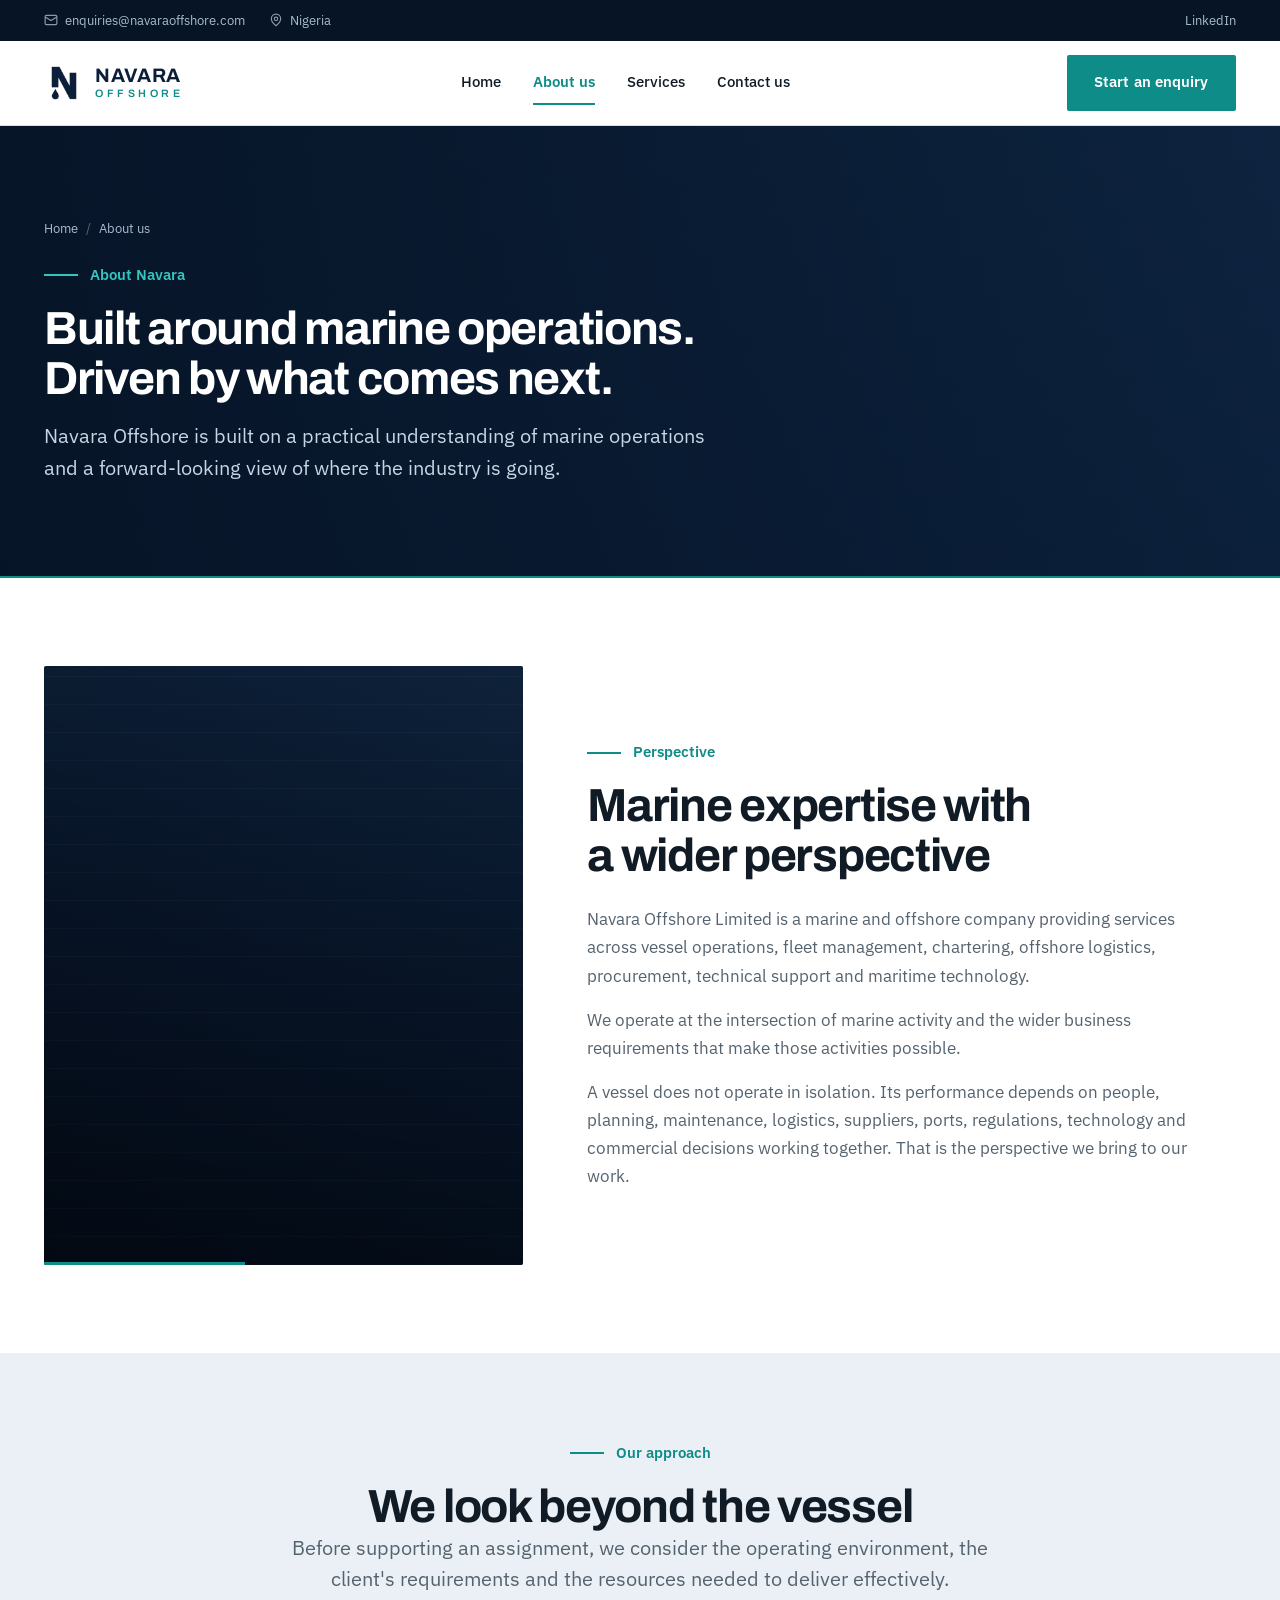
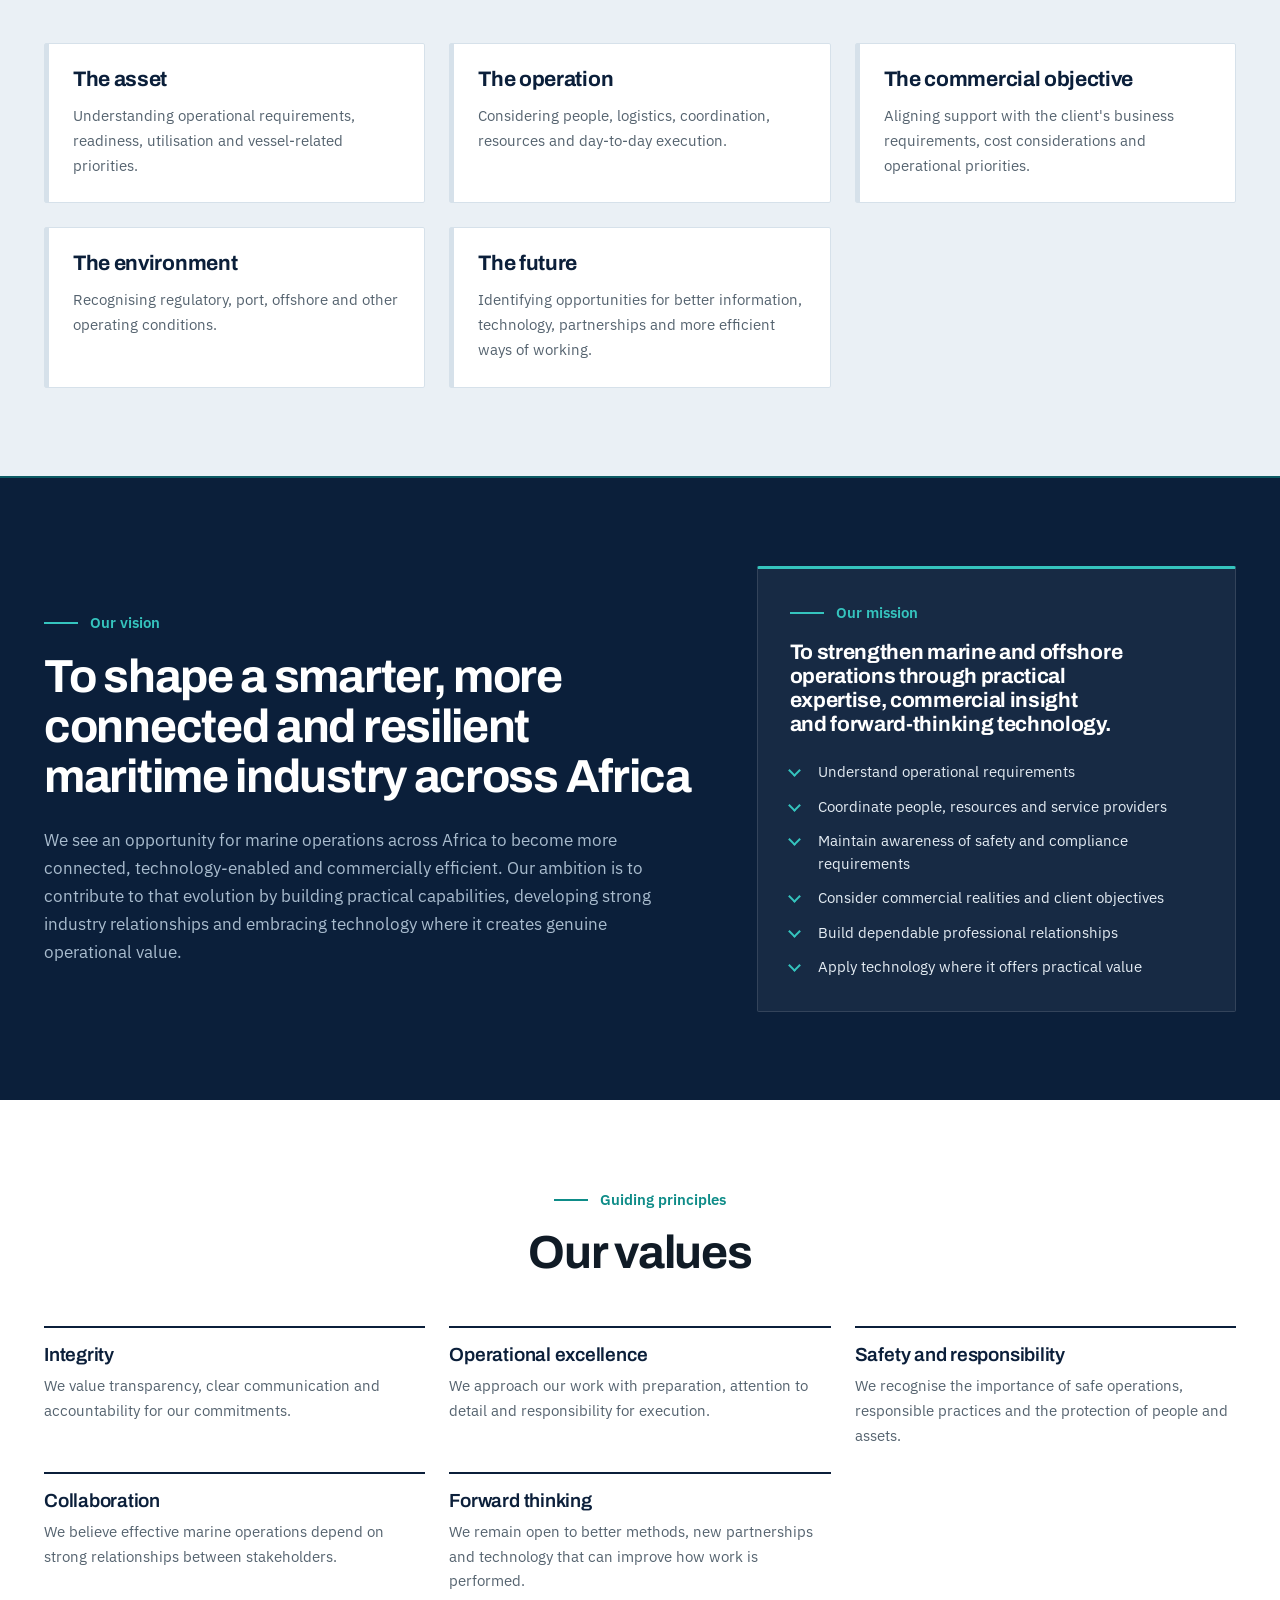
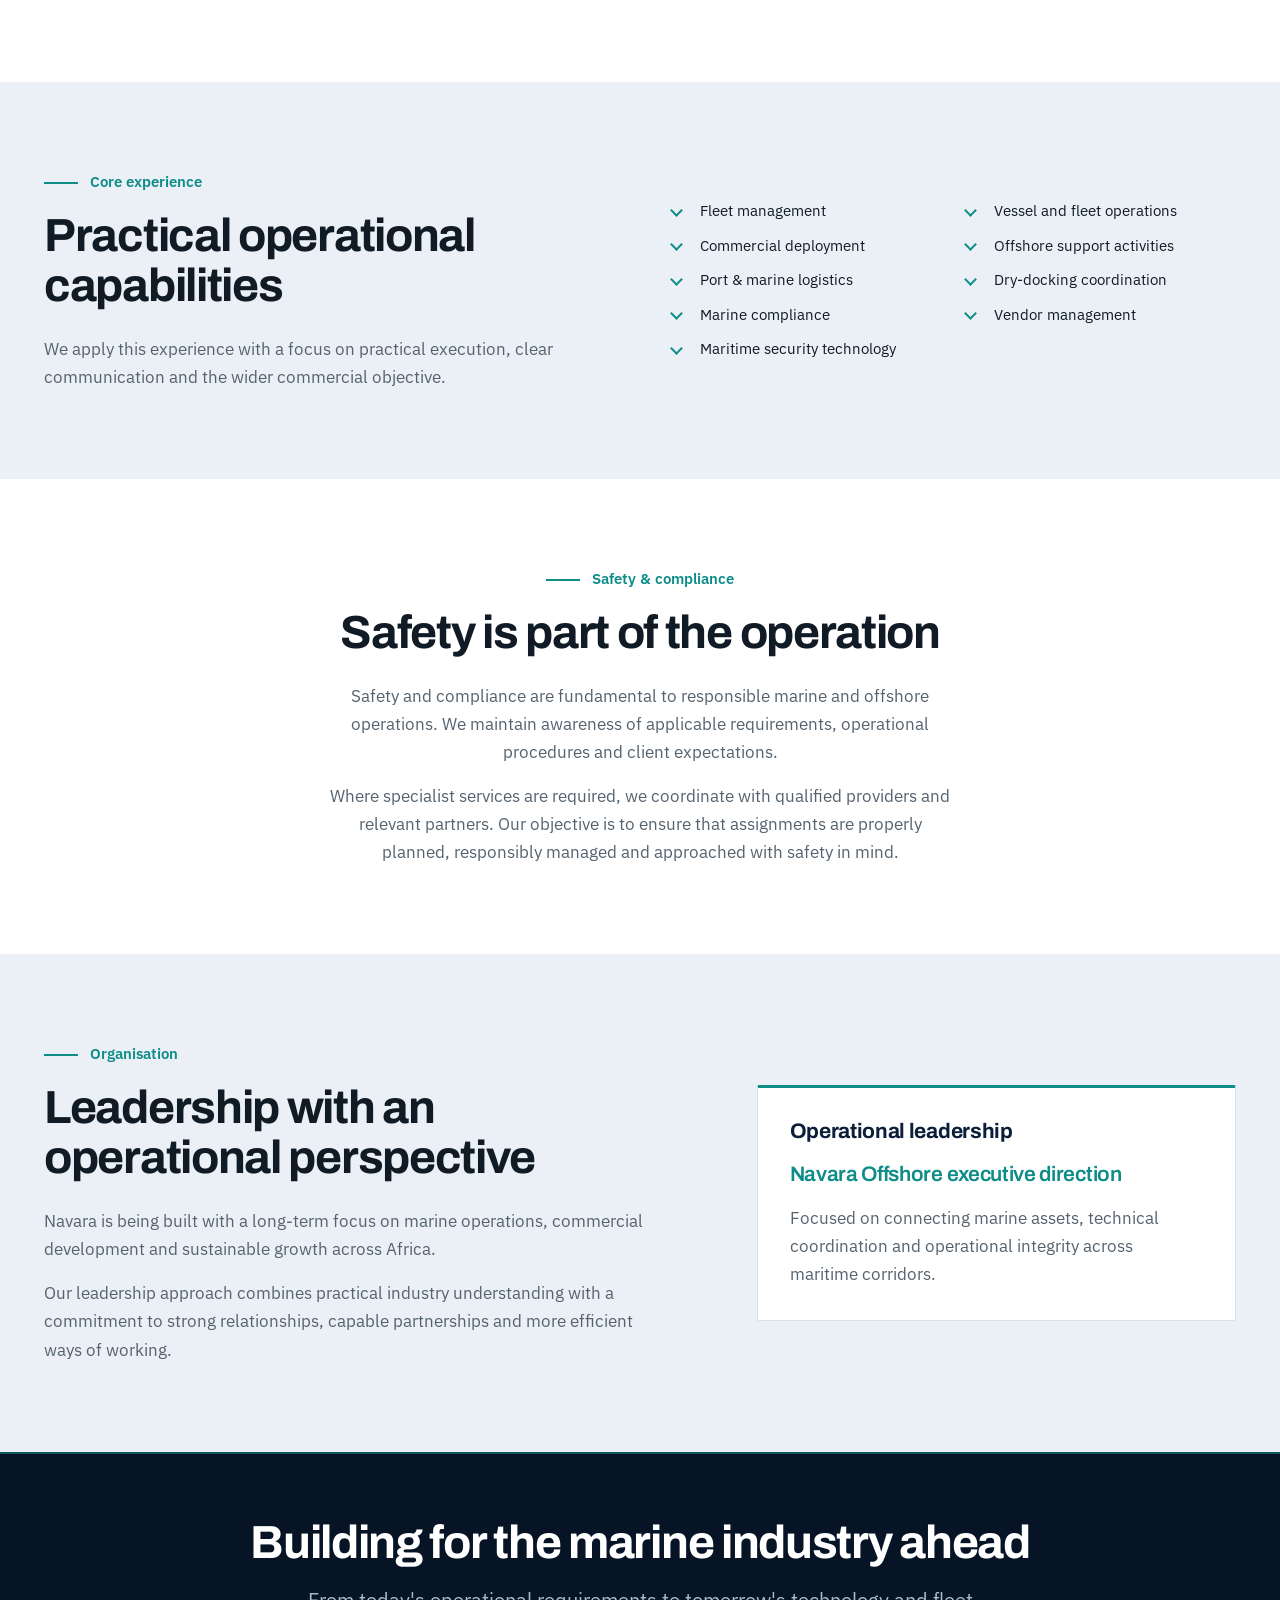
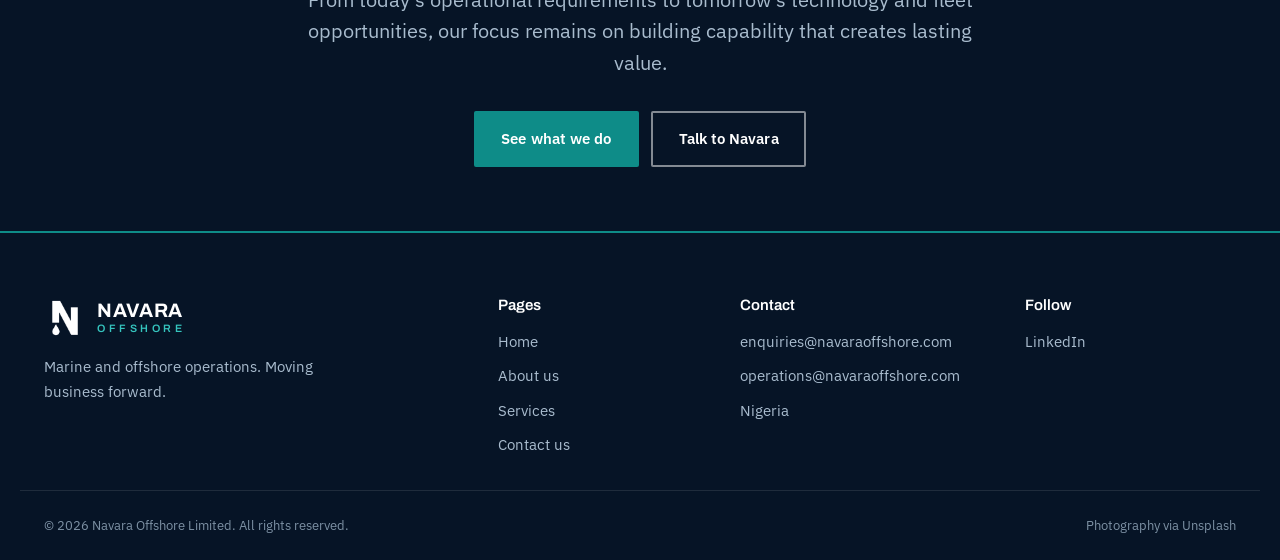
==== about.html @ 19bea8ff "first commit" ====
<!DOCTYPE html>
<html lang="en">
<head>
  <meta charset="UTF-8">
  <meta name="viewport" content="width=device-width, initial-scale=1">
  <title>About us | Navara Offshore</title>
  <meta name="description" content="Navara Offshore Limited is a marine and offshore company built on practical operational understanding, commercial insight and a forward-looking view of the maritime industry across Africa.">

  <link rel="canonical" href="https://navaraoffshore.com/about.html">

  <link rel="icon" href="favicon.ico" sizes="any">
  <link rel="icon" type="image/png" sizes="32x32" href="images/favicon-32x32.png">
  <link rel="icon" type="image/png" sizes="16x16" href="images/favicon-16x16.png">
  <link rel="apple-touch-icon" href="images/apple-touch-icon.png">
  <meta name="theme-color" content="#0B1F3A">

  <meta property="og:type" content="website">
  <meta property="og:site_name" content="Navara Offshore">
  <meta property="og:title" content="About us | Navara Offshore">
  <meta property="og:description" content="Built around marine operations. Driven by what comes next.">
  <meta property="og:url" content="https://navaraoffshore.com/about.html">
  <meta property="og:image" content="https://navaraoffshore.com/images/og-image.jpg">
  <meta name="twitter:card" content="summary_large_image">

  <link rel="preconnect" href="https://fonts.googleapis.com">
  <link rel="preconnect" href="https://fonts.gstatic.com" crossorigin>
  <link rel="preconnect" href="https://images.unsplash.com">
  <link rel="stylesheet" href="https://fonts.googleapis.com/css2?family=Archivo:wght@500;600;700&family=IBM+Plex+Sans:wght@400;500;600&display=swap">
  <link rel="stylesheet" href="style.css">
</head>
<body>

  <a class="skip-link" href="#main">Skip to content</a>

  <div class="topbar">
    <div class="shell topbar__inner">
      <div class="topbar__group">
        <a class="topbar__item" href="mailto:enquiries@navaraoffshore.com">
          <svg viewBox="0 0 24 24" fill="none" stroke="currentColor" stroke-width="2" aria-hidden="true"><rect x="2" y="4" width="20" height="16" rx="2"/><path d="M2 7l10 6 10-6"/></svg>
          enquiries@navaraoffshore.com
        </a>
        <span class="topbar__item">
          <svg viewBox="0 0 24 24" fill="none" stroke="currentColor" stroke-width="2" aria-hidden="true"><path d="M12 22s8-6.1 8-12a8 8 0 10-16 0c0 5.9 8 12 8 12z"/><circle cx="12" cy="10" r="3"/></svg>
          Nigeria
        </span>
      </div>
      <div class="topbar__group">
        <a href="https://www.linkedin.com/" target="_blank" rel="noopener">LinkedIn</a>
      </div>
    </div>
  </div>

  <header class="masthead">
    <div class="shell masthead__inner">
      <a class="brand" href="index.html" aria-label="Navara Offshore — home">
        <img class="brand__mark" src="images/logo-navy.png" alt="" width="40" height="40">
        <span class="brand__word"><b>NAVARA</b><span>OFFSHORE</span></span>
      </a>

      <nav class="nav" id="primary-nav" aria-label="Primary">
        <a class="nav__link" href="index.html">Home</a>
        <a class="nav__link" href="about.html" aria-current="page">About us</a>
        <a class="nav__link" href="services.html">Services</a>
        <a class="nav__link" href="contact.html">Contact us</a>
        <div class="nav__cta"><a class="btn btn--solid btn--block" href="contact.html">Start an enquiry</a></div>
      </nav>

      <div class="masthead__cta">
        <a class="btn btn--solid" href="contact.html">Start an enquiry</a>
      </div>

      <button class="burger" type="button" aria-expanded="false" aria-controls="primary-nav" aria-label="Open menu">
        <span class="burger__bars"></span>
      </button>
    </div>
  </header>

  <main id="main">

    <section class="pagehead">
      <div class="pagehead__media">
        <img src="https://images.unsplash.com/photo-1494412574643-ff11b0a5c1c3?auto=format&fit=crop&w=1800&q=80"
             alt="" fetchpriority="high" decoding="async">
      </div>
      <div class="shell">
        <div class="pagehead__inner">
          <ul class="crumbs">
            <li><a href="index.html">Home</a></li>
            <li>About us</li>
          </ul>
          <p class="label">About Navara</p>
          <h1 class="t-h1">Built around marine operations. Driven by what comes next.</h1>
          <p class="lede">Navara Offshore is built on a practical understanding of marine operations and a forward-looking view of where the industry is going.</p>
        </div>
      </div>
    </section>

    <!-- Perspective -->
    <section class="band">
      <div class="shell split split--media-lead">
        <figure class="figure figure--tall figure--wash figure--keyline">
          <img src="https://images.unsplash.com/photo-1544620347-c4fd4a3d5957?auto=format&fit=crop&w=900&q=80"
               alt="Offshore support vessel working in open water" loading="lazy" decoding="async">
        </figure>
        <div>
          <p class="label">Perspective</p>
          <h2 class="t-h1">Marine expertise with a wider perspective</h2>
          <div class="prose mt-5">
            <p>Navara Offshore Limited is a marine and offshore company providing services across vessel operations, fleet management, chartering, offshore logistics, procurement, technical support and maritime technology.</p>
            <p>We operate at the intersection of marine activity and the wider business requirements that make those activities possible.</p>
            <p>A vessel does not operate in isolation. Its performance depends on people, planning, maintenance, logistics, suppliers, ports, regulations, technology and commercial decisions working together. That is the perspective we bring to our work.</p>
          </div>
        </div>
      </div>
    </section>

    <!-- Approach -->
    <section class="band band--mist">
      <div class="shell">
        <div class="head head--center">
          <p class="label label--center">Our approach</p>
          <h2 class="t-h1">We look beyond the vessel</h2>
          <p class="lede">Before supporting an assignment, we consider the operating environment, the client's requirements and the resources needed to deliver effectively.</p>
        </div>

        <div class="grid">
          <article class="svc">
            <h3 class="t-h3">The asset</h3>
            <p>Understanding operational requirements, readiness, utilisation and vessel-related priorities.</p>
          </article>
          <article class="svc">
            <h3 class="t-h3">The operation</h3>
            <p>Considering people, logistics, coordination, resources and day-to-day execution.</p>
          </article>
          <article class="svc">
            <h3 class="t-h3">The commercial objective</h3>
            <p>Aligning support with the client's business requirements, cost considerations and operational priorities.</p>
          </article>
          <article class="svc">
            <h3 class="t-h3">The environment</h3>
            <p>Recognising regulatory, port, offshore and other operating conditions.</p>
          </article>
          <article class="svc">
            <h3 class="t-h3">The future</h3>
            <p>Identifying opportunities for better information, technology, partnerships and more efficient ways of working.</p>
          </article>
        </div>
      </div>
    </section>

    <!-- Vision & mission -->
    <section class="band band--deep">
      <div class="shell split split--text-lead">
        <div>
          <p class="label">Our vision</p>
          <h2 class="t-h1">To shape a smarter, more connected and resilient maritime industry across Africa</h2>
          <div class="prose mt-5">
            <p>We see an opportunity for marine operations across Africa to become more connected, technology-enabled and commercially efficient. Our ambition is to contribute to that evolution by building practical capabilities, developing strong industry relationships and embracing technology where it creates genuine operational value.</p>
          </div>
        </div>
        <div class="panel panel--dark">
          <p class="label">Our mission</p>
          <h3 class="t-h3">To strengthen marine and offshore operations through practical expertise, commercial insight and forward-thinking technology.</h3>
          <ul class="checks mt-5">
            <li>Understand operational requirements</li>
            <li>Coordinate people, resources and service providers</li>
            <li>Maintain awareness of safety and compliance requirements</li>
            <li>Consider commercial realities and client objectives</li>
            <li>Build dependable professional relationships</li>
            <li>Apply technology where it offers practical value</li>
          </ul>
        </div>
      </div>
    </section>

    <!-- Values -->
    <section class="band">
      <div class="shell">
        <div class="head head--center">
          <p class="label label--center">Guiding principles</p>
          <h2 class="t-h1">Our values</h2>
        </div>

        <div class="grid">
          <div class="sector">
            <h4 class="t-h4">Integrity</h4>
            <p>We value transparency, clear communication and accountability for our commitments.</p>
          </div>
          <div class="sector">
            <h4 class="t-h4">Operational excellence</h4>
            <p>We approach our work with preparation, attention to detail and responsibility for execution.</p>
          </div>
          <div class="sector">
            <h4 class="t-h4">Safety and responsibility</h4>
            <p>We recognise the importance of safe operations, responsible practices and the protection of people and assets.</p>
          </div>
          <div class="sector">
            <h4 class="t-h4">Collaboration</h4>
            <p>We believe effective marine operations depend on strong relationships between stakeholders.</p>
          </div>
          <div class="sector">
            <h4 class="t-h4">Forward thinking</h4>
            <p>We remain open to better methods, new partnerships and technology that can improve how work is performed.</p>
          </div>
        </div>
      </div>
    </section>

    <!-- Capabilities -->
    <section class="band band--mist">
      <div class="shell split split--even">
        <div>
          <p class="label">Core experience</p>
          <h2 class="t-h1">Practical operational capabilities</h2>
          <div class="prose mt-5">
            <p>We apply this experience with a focus on practical execution, clear communication and the wider commercial objective.</p>
          </div>
        </div>
        <ul class="checks checks--two">
          <li>Fleet management</li>
          <li>Vessel and fleet operations</li>
          <li>Commercial deployment</li>
          <li>Offshore support activities</li>
          <li>Port &amp; marine logistics</li>
          <li>Dry-docking coordination</li>
          <li>Marine compliance</li>
          <li>Vendor management</li>
          <li>Maritime security technology</li>
        </ul>
      </div>
    </section>

    <!-- Safety -->
    <section class="band">
      <div class="shell center">
        <p class="label label--center">Safety &amp; compliance</p>
        <h2 class="t-h1">Safety is part of the operation</h2>
        <div class="prose mt-5">
          <p>Safety and compliance are fundamental to responsible marine and offshore operations. We maintain awareness of applicable requirements, operational procedures and client expectations.</p>
          <p>Where specialist services are required, we coordinate with qualified providers and relevant partners. Our objective is to ensure that assignments are properly planned, responsibly managed and approached with safety in mind.</p>
        </div>
      </div>
    </section>

    <!-- Leadership -->
    <section class="band band--mist">
      <div class="shell split split--text-lead">
        <div>
          <p class="label">Organisation</p>
          <h2 class="t-h1">Leadership with an operational perspective</h2>
          <div class="prose mt-5">
            <p>Navara is being built with a long-term focus on marine operations, commercial development and sustainable growth across Africa.</p>
            <p>Our leadership approach combines practical industry understanding with a commitment to strong relationships, capable partnerships and more efficient ways of working.</p>
          </div>
        </div>
        <div class="panel">
          <h3 class="t-h3">Operational leadership</h3>
          <p class="pull mt-4">Navara Offshore executive direction</p>
          <div class="prose mt-4">
            <p>Focused on connecting marine assets, technical coordination and operational integrity across maritime corridors.</p>
          </div>
        </div>
      </div>
    </section>

    <!-- CTA -->
    <section class="band band--abyss band--tight">
      <div class="shell center">
        <h2 class="t-h1">Building for the marine industry ahead</h2>
        <p class="lede mt-4">From today's operational requirements to tomorrow's technology and fleet opportunities, our focus remains on building capability that creates lasting value.</p>
        <div class="btns btns--center mt-6">
          <a class="btn btn--solid" href="services.html">See what we do</a>
          <a class="btn btn--line-light" href="contact.html">Talk to Navara</a>
        </div>
      </div>
    </section>

  </main>

  <footer class="footer">
    <div class="shell footer__top">
      <div>
        <a class="footer__brand" href="index.html" aria-label="Navara Offshore — home">
          <img src="images/logo-white.png" alt="" width="42" height="42">
          <span class="brand__word"><b>NAVARA</b><span>OFFSHORE</span></span>
        </a>
        <p class="footer__tag">Marine and offshore operations. Moving business forward.</p>
      </div>
      <div>
        <h4>Pages</h4>
        <ul>
          <li><a href="index.html">Home</a></li>
          <li><a href="about.html">About us</a></li>
          <li><a href="services.html">Services</a></li>
          <li><a href="contact.html">Contact us</a></li>
        </ul>
      </div>
      <div>
        <h4>Contact</h4>
        <ul>
          <li><a href="mailto:enquiries@navaraoffshore.com">enquiries@navaraoffshore.com</a></li>
          <li><a href="mailto:operations@navaraoffshore.com">operations@navaraoffshore.com</a></li>
          <li>Nigeria</li>
        </ul>
      </div>
      <div>
        <h4>Follow</h4>
        <ul>
          <li><a href="https://www.linkedin.com/" target="_blank" rel="noopener">LinkedIn</a></li>
        </ul>
      </div>
    </div>
    <div class="shell footer__bottom">
      <p>&copy; <span data-year>2026</span> Navara Offshore Limited. All rights reserved.</p>
      <p>Photography via Unsplash</p>
    </div>
  </footer>

  <script src="main.js"></script>
</body>
</html>
---- style.css ----
/* ==========================================================================
   NAVARA OFFSHORE — Design system
   --------------------------------------------------------------------------
   Direction: nautical chart / depth sounding. The logo mark is an "N" with a
   plumb-drop, so the page is built on depth: tonal bands get deeper as you go,
   separated by a thin teal "waterline". Edges are near-square (2px) for an
   engineered feel rather than a soft product-card look. Borders and tonal
   fills do the work of separation; shadow is reserved for surfaces that
   genuinely float (sticky masthead, enquiry panel).
   ========================================================================== */

/* --------------------------------------------------------------------------
   1. Tokens
   -------------------------------------------------------------------------- */

:root {
  color-scheme: light;

  /* Depth ramp — surface to seabed */
  --abyss:   #061426;
  --navy:    #0B1F3A;  /* brand core, sampled from the logo artwork */
  --hull:    #14304F;
  --mist:    #EAF0F5;
  --mist-dk: #D6E1EA;
  --white:   #FFFFFF;

  /* Accents */
  --teal:    #0E8C88;  /* meets AA on white */
  --teal-dk: #0A6D6A;
  --beacon:  #35C4BE;  /* bright — dark backgrounds only */

  /* Text */
  --ink:     #101B26;
  --slate:   #55636F;
  --slate-lt:#8A97A3;
  --on-dark:      #E4ECF3;
  --on-dark-soft: #A9BCCE;

  /* Type */
  --font-display: 'Archivo', 'Segoe UI', 'Helvetica Neue', Arial, sans-serif;
  --font-body: 'IBM Plex Sans', 'Segoe UI', 'Helvetica Neue', Arial, sans-serif;

  --t-xs:  0.8125rem;   /* 13px */
  --t-sm:  0.9375rem;   /* 15px */
  --t-base:1.0625rem;   /* 17px */
  --t-md:  1.1875rem;   /* 19px */
  --t-lg:  1.3125rem;   /* 21px */

  /* Space — 4px base */
  --s-1: 0.25rem;
  --s-2: 0.5rem;
  --s-3: 0.75rem;
  --s-4: 1rem;
  --s-5: 1.5rem;
  --s-6: 2rem;
  --s-7: 3rem;
  --s-8: 4rem;
  --s-9: 5.5rem;

  --shell: 1240px;
  --gutter: 1.5rem;
  --edge: 2px;          /* the house corner radius */
  --ease: cubic-bezier(0.22, 0.61, 0.36, 1);
}

/* --------------------------------------------------------------------------
   2. Reset & base
   -------------------------------------------------------------------------- */

*, *::before, *::after { box-sizing: border-box; }

* { margin: 0; padding: 0; }

html {
  -webkit-text-size-adjust: 100%;
  scroll-behavior: smooth;
}

body {
  font-family: var(--font-body);
  font-size: var(--t-base);
  line-height: 1.65;
  color: var(--ink);
  background: var(--white);
  -webkit-font-smoothing: antialiased;
  -moz-osx-font-smoothing: grayscale;
  overflow-x: hidden;
}

a { color: inherit; text-decoration: none; }

ul, ol { list-style: none; }

img, svg, video {
  display: block;
  max-width: 100%;
  height: auto;
}

button, input, select, textarea { font: inherit; color: inherit; }

/* Keyboard focus is always visible; mouse clicks stay clean. */
:focus-visible {
  outline: 3px solid var(--beacon);
  outline-offset: 3px;
}

::selection { background: var(--beacon); color: var(--navy); }

.sr-only {
  position: absolute;
  width: 1px; height: 1px;
  padding: 0; margin: -1px;
  overflow: hidden;
  clip-path: inset(50%);
  white-space: nowrap;
}

.skip-link {
  position: absolute;
  top: -100%;
  left: var(--s-4);
  z-index: 200;
  padding: var(--s-3) var(--s-5);
  background: var(--beacon);
  color: var(--navy);
  font-weight: 600;
  border-radius: var(--edge);
}
.skip-link:focus { top: var(--s-3); }

/* --------------------------------------------------------------------------
   3. Typography
   -------------------------------------------------------------------------- */

h1, h2, h3, h4 {
  font-family: var(--font-display);
  font-weight: 700;
  line-height: 1.14;
  letter-spacing: -0.021em;
  text-wrap: balance;
}

.t-display {
  font-size: clamp(2.35rem, 5.2vw, 3.9rem);
  line-height: 1.04;
  letter-spacing: -0.032em;
}

.t-h1 {
  font-size: clamp(2rem, 4vw, 2.9rem);
  line-height: 1.08;
  letter-spacing: -0.028em;
}

.t-h2 {
  font-size: clamp(1.6rem, 2.7vw, 2.15rem);
  letter-spacing: -0.024em;
}

.t-h3 { font-size: var(--t-lg); letter-spacing: -0.015em; }

.t-h4 {
  font-size: var(--t-md);
  font-weight: 600;
  letter-spacing: -0.012em;
}

/* Body copy sits under 75 characters per line. */
.prose { max-width: 63ch; }
.prose > * + * { margin-top: var(--s-4); }
.prose p { color: var(--slate); }

.lede {
  font-size: clamp(var(--t-md), 1.6vw, var(--t-lg));
  line-height: 1.55;
  color: var(--slate);
  max-width: 58ch;
}

.measure-wide { max-width: 72ch; }

/* The waterline label: a short teal rule with a sentence-case caption.
   Deliberately not a tracked-out all-caps eyebrow. */
.label {
  display: flex;
  align-items: center;
  gap: var(--s-3);
  font-family: var(--font-body);
  font-size: var(--t-sm);
  font-weight: 600;
  color: var(--teal);
  margin-bottom: var(--s-4);
}
.label::before {
  content: "";
  width: 34px;
  height: 2px;
  background: currentColor;
  flex: none;
}
.label--center { justify-content: center; }

/* --------------------------------------------------------------------------
   4. Layout
   -------------------------------------------------------------------------- */

.shell {
  width: 100%;
  max-width: var(--shell);
  margin-inline: auto;
  padding-inline: var(--gutter);
}

.band { padding-block: var(--s-9); }
.band--tight { padding-block: var(--s-8); }
.band--mist { background: var(--mist); }
.band--deep { background: var(--navy); color: var(--on-dark); }
.band--abyss { background: var(--abyss); color: var(--on-dark); }

.band--deep .prose p,
.band--abyss .prose p,
.band--deep .lede,
.band--abyss .lede { color: var(--on-dark-soft); }

.band--deep .label,
.band--abyss .label { color: var(--beacon); }

/* Waterline: reserved for the shift into a dark band, which is the only
   tonal change significant enough to earn a rule. */
.band--deep,
.band--abyss { border-top: 2px solid rgba(14, 140, 136, 0.55); }

.center { text-align: center; }
.center .lede,
.center .prose { margin-inline: auto; }

/* Headings invert automatically on dark bands — no per-element overrides. */
.band--deep h1, .band--deep h2, .band--deep h3, .band--deep h4,
.band--abyss h1, .band--abyss h2, .band--abyss h3, .band--abyss h4,
.hero h1, .hero h2, .pagehead h1 { color: var(--white); }

/* Spacing utilities */
.mt-4 { margin-top: var(--s-4); }
.mt-5 { margin-top: var(--s-5); }
.mt-6 { margin-top: var(--s-6); }

/* A short statement set in the display face — used once per page at most. */
.pull {
  font-family: var(--font-display);
  font-size: var(--t-lg);
  font-weight: 600;
  line-height: 1.35;
  letter-spacing: -0.015em;
  color: var(--teal);
}
.band--deep .pull, .band--abyss .pull { color: var(--beacon); }

.lede--ink { color: var(--ink); }

.head { margin-bottom: var(--s-7); }
.head--center { text-align: center; }
.head--center .label { justify-content: center; }
.head--center .lede { margin-inline: auto; }

/* Split: asymmetric by default so it doesn't read as two equal boxes. */
.split {
  display: grid;
  gap: var(--s-7);
  align-items: center;
}
@media (min-width: 900px) {
  .split { grid-template-columns: 1.05fr 0.95fr; gap: var(--s-8); }
  .split--text-lead { grid-template-columns: 1.15fr 0.85fr; }
  .split--media-lead { grid-template-columns: 0.85fr 1.15fr; }
  .split--even { grid-template-columns: 1fr 1fr; }
}

/* Auto grid — cards size themselves, so a five-item row never crushes to
   200px the way a fixed five-column grid does. */
.grid {
  display: grid;
  gap: var(--s-5);
  grid-template-columns: repeat(auto-fit, minmax(clamp(15rem, 27vw, 19rem), 1fr));
}
.grid--wide { grid-template-columns: repeat(auto-fit, minmax(clamp(17rem, 30vw, 22rem), 1fr)); }

/* A four-item row would otherwise break to 3 + 1 at desktop width. */
@media (min-width: 1000px) {
  .grid--4up { grid-template-columns: repeat(4, 1fr); }
}

/* --------------------------------------------------------------------------
   5. Buttons
   -------------------------------------------------------------------------- */

.btns { display: flex; flex-wrap: wrap; gap: var(--s-3); }
.btns--center { justify-content: center; }

.btn {
  display: inline-flex;
  align-items: center;
  justify-content: center;
  min-height: 50px;
  padding: 0.85rem 1.6rem;
  font-family: var(--font-body);
  font-size: var(--t-sm);
  font-weight: 600;
  letter-spacing: 0.005em;
  border: 2px solid transparent;
  border-radius: var(--edge);
  cursor: pointer;
  transition: background-color 0.2s var(--ease), color 0.2s var(--ease),
              border-color 0.2s var(--ease);
}

.btn--solid { background: var(--teal); color: var(--white); }
.btn--solid:hover { background: var(--teal-dk); }

.btn--line {
  border-color: var(--navy);
  color: var(--navy);
}
.btn--line:hover { background: var(--navy); color: var(--white); }

.btn--line-light {
  border-color: rgba(255, 255, 255, 0.5);
  color: var(--white);
}
.btn--line-light:hover { background: var(--white); color: var(--navy); border-color: var(--white); }

.btn--block { width: 100%; }

/* Inline text link with a growing underline — no arrow glyph appended. */
.tlink {
  display: inline-block;
  font-weight: 600;
  font-size: var(--t-sm);
  color: var(--teal);
  padding-bottom: 2px;
  background-image: linear-gradient(currentColor, currentColor);
  background-size: 0% 2px;
  background-position: 0 100%;
  background-repeat: no-repeat;
  transition: background-size 0.25s var(--ease);
}
.tlink:hover, .tlink:focus-visible { background-size: 100% 2px; }

/* --------------------------------------------------------------------------
   6. Top bar & masthead
   -------------------------------------------------------------------------- */

.topbar {
  background: var(--abyss);
  color: var(--on-dark-soft);
  font-size: var(--t-xs);
  padding-block: 0.6rem;
}
.topbar__inner {
  display: flex;
  flex-wrap: wrap;
  align-items: center;
  justify-content: space-between;
  gap: var(--s-2) var(--s-5);
}
.topbar__group { display: flex; flex-wrap: wrap; align-items: center; gap: var(--s-2) var(--s-5); }
.topbar a { color: inherit; transition: color 0.2s var(--ease); }
.topbar a:hover { color: var(--beacon); }
.topbar__item { display: inline-flex; align-items: center; gap: 0.45rem; }
.topbar__item svg { width: 14px; height: 14px; flex: none; opacity: 0.8; }

.masthead {
  position: sticky;
  top: 0;
  z-index: 100;
  background: var(--white);
  border-bottom: 1px solid var(--mist-dk);
  transition: box-shadow 0.25s var(--ease);
}
.masthead.is-stuck { box-shadow: 0 6px 24px rgba(11, 31, 58, 0.09); }

.masthead__inner {
  display: flex;
  align-items: center;
  justify-content: space-between;
  gap: var(--s-5);
  min-height: 84px;
  transition: min-height 0.25s var(--ease);
}
.masthead.is-stuck .masthead__inner { min-height: 68px; }

/* Brand lockup — logo mark plus a two-line wordmark */
.brand { display: inline-flex; align-items: center; gap: 0.7rem; }
.brand__mark {
  width: 40px;
  height: 40px;
  object-fit: contain;
  flex: none;
  transition: width 0.25s var(--ease), height 0.25s var(--ease);
}
.masthead.is-stuck .brand__mark { width: 34px; height: 34px; }

.brand__word {
  display: grid;
  font-family: var(--font-display);
  font-weight: 700;
  line-height: 1;
  color: var(--navy);
}
.brand__word b {
  font-size: 1.22rem;
  font-weight: 700;
  letter-spacing: 0.02em;
}
.brand__word span {
  font-size: 0.67rem;
  font-weight: 600;
  letter-spacing: 0.33em;
  color: var(--teal);
  margin-top: 3px;
}

.nav { display: flex; align-items: center; gap: var(--s-6); }
.nav__link {
  position: relative;
  font-size: var(--t-sm);
  font-weight: 500;
  color: var(--ink);
  padding-block: var(--s-2);
  transition: color 0.2s var(--ease);
}
.nav__link::after {
  content: "";
  position: absolute;
  left: 0; right: 0; bottom: -2px;
  height: 2px;
  background: var(--teal);
  transform: scaleX(0);
  transform-origin: left;
  transition: transform 0.25s var(--ease);
}
.nav__link:hover { color: var(--teal); }
.nav__link:hover::after { transform: scaleX(1); }
.nav__link[aria-current="page"] { color: var(--teal); font-weight: 600; }
.nav__link[aria-current="page"]::after { transform: scaleX(1); }

.nav__cta { display: none; }

.burger {
  display: none;
  width: 46px; height: 46px;
  align-items: center;
  justify-content: center;
  background: none;
  border: 1px solid var(--mist-dk);
  border-radius: var(--edge);
  cursor: pointer;
}
.burger__bars { position: relative; width: 20px; height: 2px; background: var(--navy); display: block; }
.burger__bars::before,
.burger__bars::after {
  content: "";
  position: absolute;
  left: 0;
  width: 20px; height: 2px;
  background: var(--navy);
  transition: transform 0.22s var(--ease), top 0.22s var(--ease);
}
.burger__bars::before { top: -6px; }
.burger__bars::after { top: 6px; }
.burger[aria-expanded="true"] .burger__bars { background: transparent; }
.burger[aria-expanded="true"] .burger__bars::before { top: 0; transform: rotate(45deg); }
.burger[aria-expanded="true"] .burger__bars::after { top: 0; transform: rotate(-45deg); }

@media (max-width: 960px) {
  .burger { display: inline-flex; }
  .nav {
    position: absolute;
    top: 100%;
    left: 0;
    width: 100%;
    flex-direction: column;
    align-items: stretch;
    gap: 0;
    padding: var(--s-4) var(--gutter) var(--s-5);
    background: var(--white);
    border-bottom: 2px solid var(--teal);
    box-shadow: 0 18px 30px rgba(11, 31, 58, 0.12);
    display: none;
  }
  .nav.is-open { display: flex; }
  .nav__link {
    padding-block: var(--s-4);
    border-bottom: 1px solid var(--mist);
    font-size: var(--t-md);
  }
  .nav__link::after { display: none; }
  /* The enquiry CTA follows the links into the mobile menu instead of
     disappearing at narrow widths. */
  .nav__cta { display: block; margin-top: var(--s-5); }
  .masthead__cta { display: none; }
}

/* --------------------------------------------------------------------------
   7. Hero (home)
   -------------------------------------------------------------------------- */

.hero {
  position: relative;
  isolation: isolate;
  background: var(--navy);
  color: var(--white);
  overflow: hidden;
}

/* Gradient is painted under the photograph, so a failed remote image leaves a
   composed navy field rather than a blank box. */
.hero__media {
  position: absolute;
  inset: 0;
  z-index: -2;
  background:
    radial-gradient(120% 90% at 78% 8%, rgba(53, 196, 190, 0.22), transparent 60%),
    linear-gradient(196deg, #123258 0%, var(--navy) 45%, var(--abyss) 100%);
  background-color: var(--navy);
}
.hero__media img {
  width: 100%;
  height: 100%;
  object-fit: cover;
  opacity: 0.4;
  filter: grayscale(0.4) contrast(1.06);
}
.hero__media::after {
  content: "";
  position: absolute;
  inset: 0;
  background: linear-gradient(104deg, rgba(6, 20, 38, 0.95) 0%, rgba(11, 31, 58, 0.78) 48%, rgba(11, 31, 58, 0.36) 100%);
}

.hero__inner {
  padding-block: clamp(5rem, 11vw, 8.5rem) clamp(4rem, 8vw, 6rem);
  max-width: 47rem;
}
.hero__title { color: var(--white); }
.hero .label { color: var(--beacon); }
.hero__lede {
  color: #C6D6E4;
  margin-top: var(--s-5);
  max-width: 44ch;
}
.hero .btns { margin-top: var(--s-6); }

/* Instrument strip — reads like a bridge console readout and carries the
   four things a prospective client actually wants to confirm. */
.strip {
  position: relative;
  background: rgba(6, 20, 38, 0.66);
  border-top: 2px solid var(--teal);
  backdrop-filter: blur(6px);
}
.strip__grid {
  display: grid;
  grid-template-columns: repeat(auto-fit, minmax(13rem, 1fr));
}
.strip__cell {
  padding: var(--s-5) var(--s-5) var(--s-5) 0;
  border-left: 1px solid rgba(255, 255, 255, 0.14);
  padding-left: var(--s-5);
}
.strip__cell:first-child { border-left: 0; padding-left: 0; }
.strip__k {
  font-family: var(--font-display);
  font-size: var(--t-md);
  font-weight: 700;
  color: var(--white);
  letter-spacing: -0.015em;
}
.strip__v {
  font-size: var(--t-xs);
  color: var(--on-dark-soft);
  margin-top: 2px;
}
@media (max-width: 700px) {
  .strip__cell { border-left: 0; padding-left: 0; border-top: 1px solid rgba(255,255,255,.14); }
  .strip__cell:first-child { border-top: 0; }
}

/* --------------------------------------------------------------------------
   8. Page head (interior pages)
   -------------------------------------------------------------------------- */

.pagehead {
  position: relative;
  isolation: isolate;
  background: var(--navy);
  color: var(--white);
  overflow: hidden;
  border-bottom: 2px solid var(--teal);
}
.pagehead__media {
  position: absolute;
  inset: 0;
  z-index: -2;
  background: linear-gradient(200deg, var(--hull), var(--navy) 60%, var(--abyss));
}
.pagehead__media img {
  width: 100%; height: 100%;
  object-fit: cover;
  opacity: 0.3;
  filter: grayscale(0.45);
}
.pagehead__media::after {
  content: "";
  position: absolute; inset: 0;
  background: linear-gradient(100deg, rgba(6,20,38,.93), rgba(11,31,58,.7));
}
.pagehead__inner { padding-block: clamp(3.5rem, 8vw, 5.75rem); max-width: 44rem; }
.pagehead .label { color: var(--beacon); }
.pagehead h1 { color: var(--white); }
.pagehead .lede { color: #C6D6E4; margin-top: var(--s-4); }

/* Breadcrumb */
.crumbs {
  display: flex;
  gap: var(--s-2);
  font-size: var(--t-xs);
  color: var(--on-dark-soft);
  margin-bottom: var(--s-5);
}
.crumbs a:hover { color: var(--beacon); }
.crumbs li + li::before { content: "/"; margin-right: var(--s-2); opacity: 0.5; }
.crumbs li { display: inline-flex; }

/* --------------------------------------------------------------------------
   9. Cards & content blocks
   -------------------------------------------------------------------------- */

/* Service card: a left keel-line that fills in on hover. No lift, no
   drop-shadow — the border and fill carry the state change. */
.svc {
  position: relative;
  display: flex;
  flex-direction: column;
  padding: var(--s-5) var(--s-5) var(--s-5) calc(var(--s-5) + 4px);
  background: var(--white);
  border: 1px solid var(--mist-dk);
  border-radius: var(--edge);
  transition: border-color 0.22s var(--ease), background-color 0.22s var(--ease);
}
.svc::before {
  content: "";
  position: absolute;
  left: 0; top: 0; bottom: 0;
  width: 4px;
  background: var(--mist-dk);
  transition: background-color 0.22s var(--ease);
}
.svc:hover { border-color: #BFD0DD; }
.svc:hover::before { background: var(--teal); }
.svc h3, .svc h4 { color: var(--navy); }
.svc p {
  color: var(--slate);
  font-size: var(--t-sm);
  margin-top: var(--s-3);
}
.svc .checks { margin-top: var(--s-4); }
.svc .tlink { margin-top: var(--s-5); align-self: flex-start; }
/* Only stretch the paragraph when a link has to sit on the card's baseline —
   otherwise a checklist would be pushed away from the copy it belongs to. */
.svc:has(.tlink) > p:last-of-type { flex: 1 1 auto; }

.band--mist .svc { background: var(--white); }

/* Sector item — flat, rule-led, no card chrome */
.sector {
  padding-top: var(--s-4);
  border-top: 2px solid var(--navy);
}
.sector h4 { color: var(--navy); }
.sector p { color: var(--slate); font-size: var(--t-sm); margin-top: var(--s-2); }

/* Panel — a light raised surface (used sparingly) */
.panel {
  padding: var(--s-6);
  background: var(--white);
  border: 1px solid var(--mist-dk);
  border-top: 3px solid var(--teal);
  border-radius: var(--edge);
}
.panel h3, .panel h4 { color: var(--navy); }
.panel--dark {
  background: rgba(255, 255, 255, 0.05);
  border: 1px solid rgba(255, 255, 255, 0.12);
  border-top: 3px solid var(--beacon);
}
.panel--dark h3, .panel--dark h4 { color: var(--white); }

/* Checklist */
.checks { display: grid; gap: var(--s-3); }
.checks--two { grid-template-columns: repeat(auto-fit, minmax(13rem, 1fr)); gap: var(--s-3) var(--s-5); }
.checks li {
  position: relative;
  padding-left: 1.75rem;
  font-size: var(--t-sm);
  line-height: 1.5;
}
.checks li::before {
  content: "";
  position: absolute;
  left: 0; top: 0.36em;
  width: 9px; height: 9px;
  border: 2px solid var(--teal);
  border-top: 0; border-left: 0;
  transform: rotate(45deg);
}
.band--deep .checks li::before,
.band--abyss .checks li::before,
.panel--dark .checks li::before { border-color: var(--beacon); }
.band--deep .checks li,
.band--abyss .checks li { color: var(--on-dark); }

/* Sounding list — a depth-marked figure list. Genuinely ordinal content. */
.steps { display: grid; gap: var(--s-6); counter-reset: step; }
@media (min-width: 820px) { .steps { grid-template-columns: repeat(4, 1fr); } }
.step { position: relative; padding-top: var(--s-5); border-top: 2px solid rgba(53, 196, 190, 0.35); counter-increment: step; }
.step::before {
  content: counter(step, decimal-leading-zero);
  display: block;
  font-family: var(--font-display);
  font-size: var(--t-sm);
  font-weight: 700;
  color: var(--beacon);
  margin-bottom: var(--s-3);
}
.step h4 { color: var(--white); }
.step p { color: var(--on-dark-soft); font-size: var(--t-sm); margin-top: var(--s-2); }

/* --------------------------------------------------------------------------
   10. Figures (photography)
   -------------------------------------------------------------------------- */

.figure {
  position: relative;
  overflow: hidden;
  border-radius: var(--edge);
  /* Composed fallback: if the remote photograph fails, this stays on screen. */
  background:
    repeating-linear-gradient(0deg, rgba(255,255,255,.045) 0 1px, transparent 1px 28px),
    linear-gradient(200deg, var(--hull), var(--navy) 55%, var(--abyss));
  min-height: 15rem;
}
.figure img {
  width: 100%;
  height: 100%;
  object-fit: cover;
  filter: saturate(0.85) contrast(1.03);
}
.figure--tall { aspect-ratio: 4 / 5; }
.figure--wide { aspect-ratio: 16 / 10; }
.figure--square { aspect-ratio: 1 / 1; }

/* Duotone wash pulls photography toward the brand navy. */
.figure--wash::after {
  content: "";
  position: absolute; inset: 0;
  background: linear-gradient(190deg, rgba(11, 31, 58, 0.34), rgba(6, 20, 38, 0.62));
  mix-blend-mode: multiply;
  pointer-events: none;
}

/* Rule accent in the corner, echoing the waterline */
.figure--keyline::before {
  content: "";
  position: absolute;
  left: 0; bottom: 0;
  width: 42%; height: 3px;
  background: var(--teal);
  z-index: 2;
}

.figure.is-empty img { display: none; }

/* --------------------------------------------------------------------------
   11. Contact & forms
   -------------------------------------------------------------------------- */

.contact-layout { display: grid; gap: var(--s-7); }
@media (min-width: 980px) { .contact-layout { grid-template-columns: 0.85fr 1.15fr; gap: var(--s-8); } }

/* Order-independent: the first card carries the heavy rule, the rest a
   hairline. (:first-of-type would have matched the wrong sibling here.) */
.channel {
  padding: var(--s-5) 0;
  border-top: 2px solid var(--navy);
}
.channel + .channel { border-top: 1px solid var(--mist-dk); }
.channel h4 { color: var(--navy); }
.channel a {
  display: inline-block;
  margin-top: var(--s-2);
  font-weight: 600;
  color: var(--teal);
  word-break: break-word;
}
.channel a:hover { color: var(--teal-dk); text-decoration: underline; }
.channel p { color: var(--slate); font-size: var(--t-sm); margin-top: var(--s-2); }

.form-panel {
  padding: clamp(var(--s-5), 4vw, var(--s-7));
  background: var(--white);
  border: 1px solid var(--mist-dk);
  border-top: 3px solid var(--teal);
  border-radius: var(--edge);
  box-shadow: 0 18px 42px rgba(11, 31, 58, 0.07);
}

.field { margin-bottom: var(--s-5); }
.field label {
  display: block;
  font-size: var(--t-sm);
  font-weight: 600;
  color: var(--navy);
  margin-bottom: var(--s-2);
}
.field .req { color: var(--teal); }

.control {
  width: 100%;
  padding: 0.8rem 1rem;
  font-size: var(--t-sm);
  color: var(--ink);
  background: var(--white);
  border: 1px solid #C3D0DC;
  border-radius: var(--edge);
  transition: border-color 0.18s var(--ease), box-shadow 0.18s var(--ease);
}
.control::placeholder { color: var(--slate-lt); }
.control:hover { border-color: #A8B9C7; }
.control:focus {
  outline: none;
  border-color: var(--teal);
  box-shadow: 0 0 0 3px rgba(14, 140, 136, 0.16);
}
textarea.control { resize: vertical; min-height: 7rem; }
select.control {
  appearance: none;
  background-image: url("data:image/svg+xml,%3Csvg xmlns='http://www.w3.org/2000/svg' viewBox='0 0 12 8'%3E%3Cpath d='M1 1l5 5 5-5' fill='none' stroke='%2355636F' stroke-width='1.8' stroke-linecap='round'/%3E%3C/svg%3E");
  background-repeat: no-repeat;
  background-position: right 1rem center;
  background-size: 12px;
  padding-right: 2.5rem;
}

/* Invalid styling only after a submit attempt, so fields aren't red on load. */
.form-panel.was-submitted .control:invalid {
  border-color: #C2453B;
  box-shadow: 0 0 0 3px rgba(194, 69, 59, 0.12);
}

.consent { font-size: var(--t-xs); color: var(--slate); margin-bottom: var(--s-5); }

.form-status {
  margin-top: var(--s-4);
  padding: var(--s-4);
  border-radius: var(--edge);
  font-size: var(--t-sm);
  border-left: 3px solid var(--teal);
  background: var(--mist);
  color: var(--ink);
}
.form-status[hidden] { display: none; }
.form-status--error { border-left-color: #C2453B; background: #FBEDEC; }

/* --------------------------------------------------------------------------
   12. Footer
   -------------------------------------------------------------------------- */

.footer {
  background: var(--abyss);
  color: var(--on-dark-soft);
  padding-block: var(--s-8) var(--s-5);
  border-top: 2px solid var(--teal);
}
.footer__top {
  display: grid;
  gap: var(--s-6);
  padding-bottom: var(--s-6);
  border-bottom: 1px solid rgba(255, 255, 255, 0.1);
}
@media (min-width: 760px) { .footer__top { grid-template-columns: 1.6fr 1fr 1fr; } }
@media (min-width: 1040px) { .footer__top { grid-template-columns: 2fr 1fr 1.2fr 1fr; } }

.footer__brand { display: inline-flex; align-items: center; gap: 0.7rem; margin-bottom: var(--s-4); }
.footer__brand img { width: 42px; height: 42px; object-fit: contain; }
.footer__brand .brand__word { color: var(--white); }
.footer__brand .brand__word span { color: var(--beacon); }
.footer__tag { font-size: var(--t-sm); max-width: 34ch; }

.footer h4 {
  font-size: var(--t-sm);
  font-weight: 600;
  color: var(--white);
  margin-bottom: var(--s-4);
  letter-spacing: 0;
}
.footer li + li { margin-top: 0.6rem; }
.footer li { font-size: var(--t-sm); }
.footer a { transition: color 0.2s var(--ease); word-break: break-word; }
.footer a:hover { color: var(--beacon); }

.footer__bottom {
  display: flex;
  flex-wrap: wrap;
  gap: var(--s-2) var(--s-5);
  justify-content: space-between;
  align-items: center;
  padding-top: var(--s-5);
  font-size: var(--t-xs);
  color: #7D91A4;
}

/* --------------------------------------------------------------------------
   13. Motion
   --------------------------------------------------------------------------
   One orchestrated moment only: the hero settles on load. Sections do not
   each fade-and-slide on scroll — that reads as boilerplate.
   -------------------------------------------------------------------------- */

@keyframes rise {
  from { opacity: 0; transform: translateY(14px); }
  to   { opacity: 1; transform: none; }
}

.hero__inner > * {
  animation: rise 0.7s var(--ease) both;
}
.hero__inner > *:nth-child(1) { animation-delay: 0.05s; }
.hero__inner > *:nth-child(2) { animation-delay: 0.13s; }
.hero__inner > *:nth-child(3) { animation-delay: 0.21s; }
.hero__inner > *:nth-child(4) { animation-delay: 0.29s; }

@media (prefers-reduced-motion: reduce) {
  html { scroll-behavior: auto; }
  *, *::before, *::after {
    animation-duration: 0.001ms !important;
    animation-iteration-count: 1 !important;
    transition-duration: 0.001ms !important;
  }
}

/* --------------------------------------------------------------------------
   14. Print
   -------------------------------------------------------------------------- */

@media print {
  .topbar, .masthead, .burger, .btns, .form-panel { display: none !important; }
  body { color: #000; font-size: 11pt; }
  .band { padding-block: 1rem; }
  .band--deep, .band--abyss, .footer { background: #fff !important; color: #000 !important; }
}
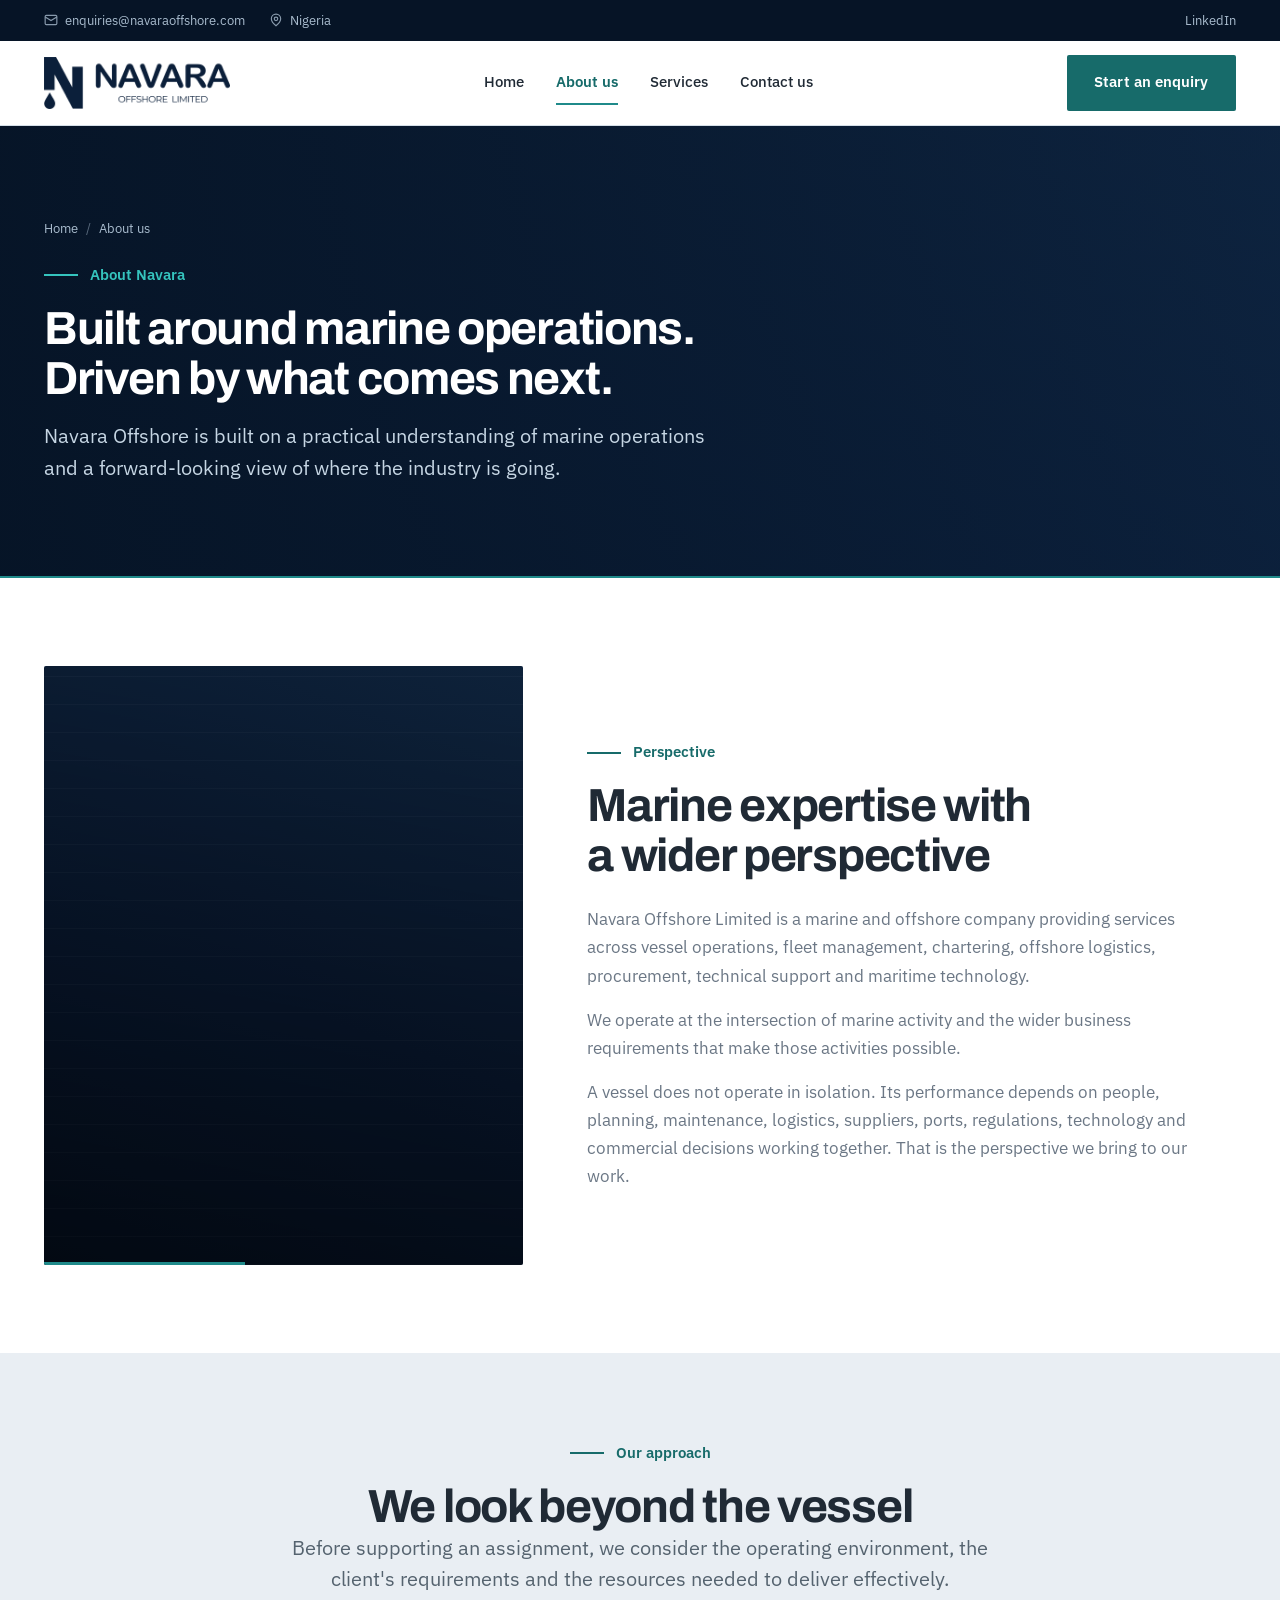
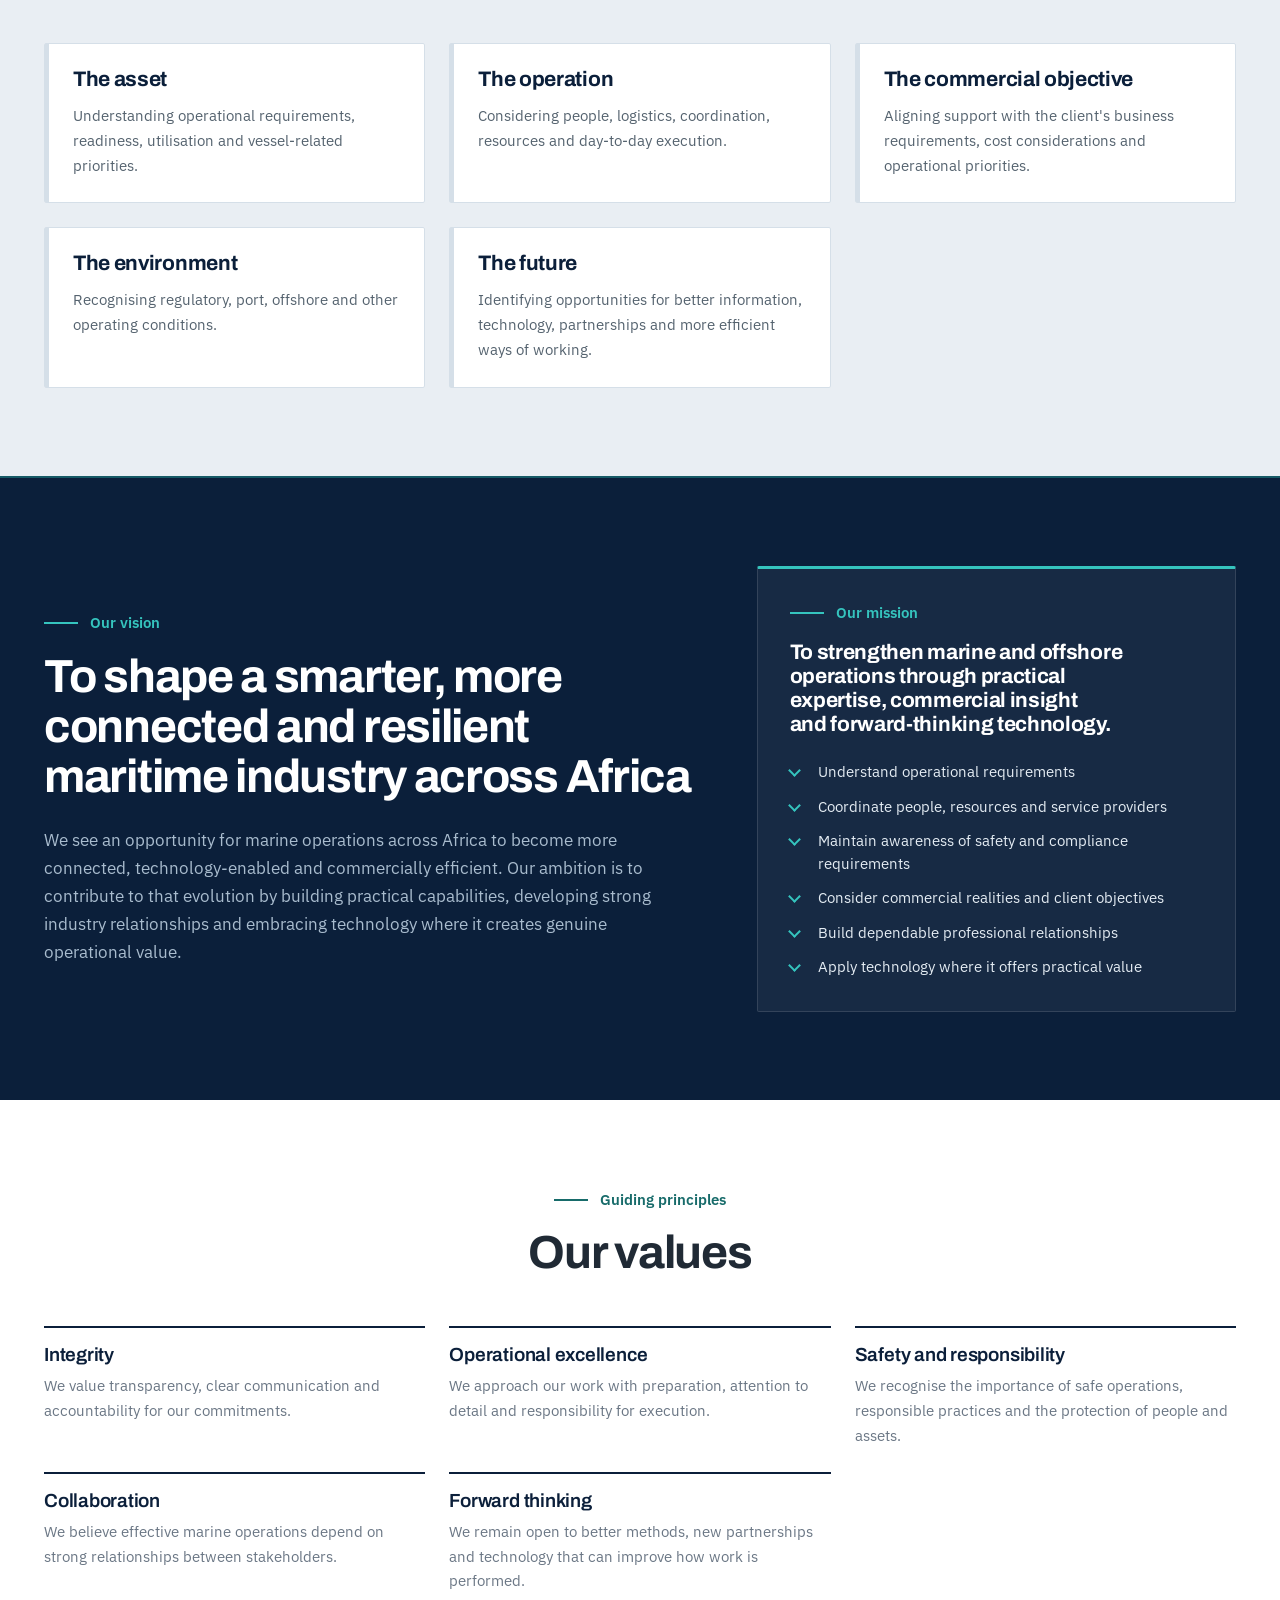
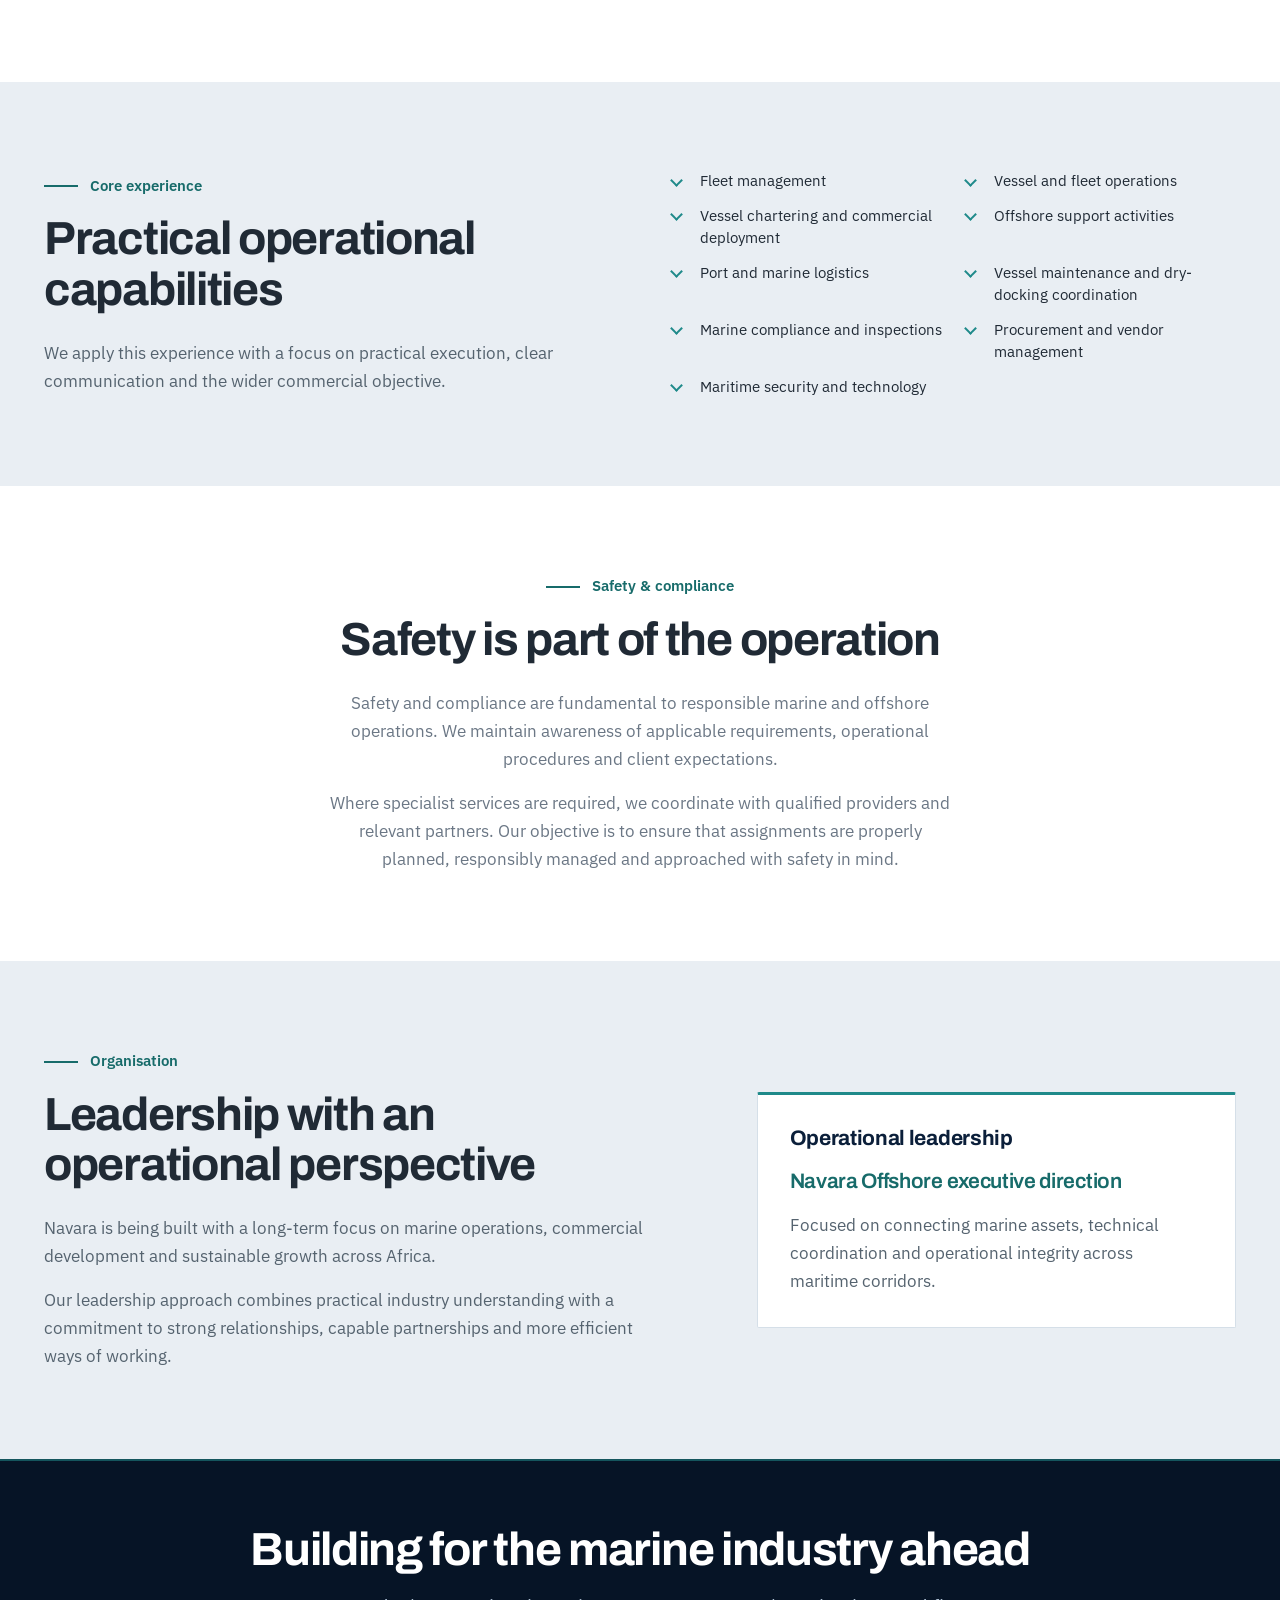
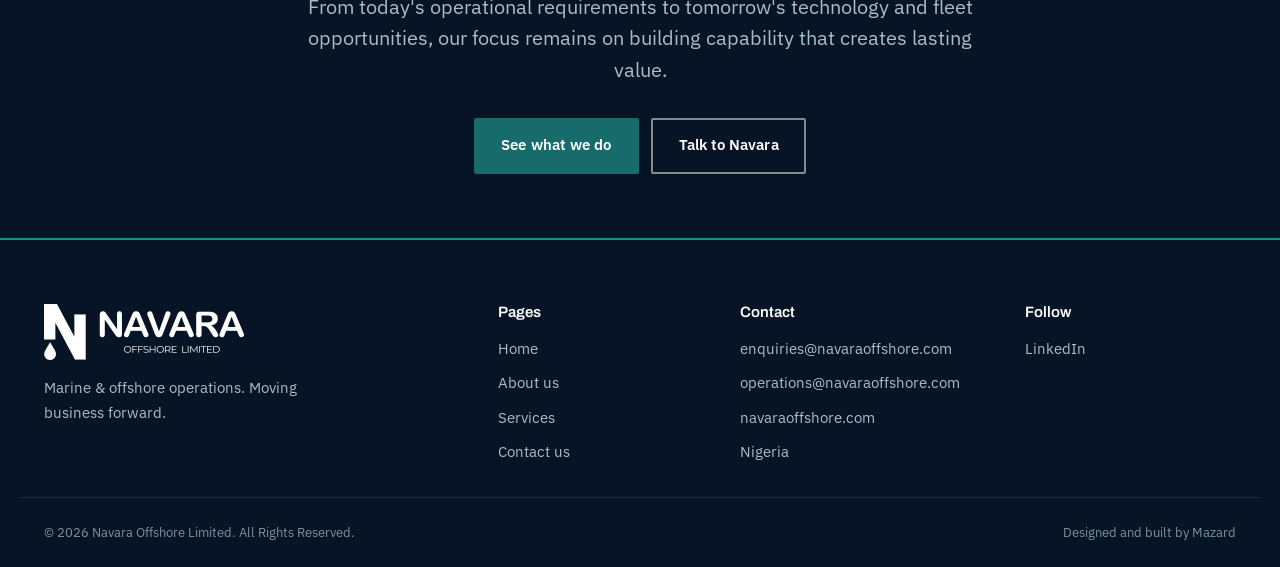
==== commit 0e2afbf8: "updated website" ====
--- a/about.html
+++ b/about.html
@@ -3,8 +3,9 @@
 <head>
   <meta charset="UTF-8">
   <meta name="viewport" content="width=device-width, initial-scale=1">
-  <title>About us | Navara Offshore</title>
-  <meta name="description" content="Navara Offshore Limited is a marine and offshore company built on practical operational understanding, commercial insight and a forward-looking view of the maritime industry across Africa.">
+  <title>About Navara Offshore | Marine &amp; Offshore Company, Nigeria</title>
+  <meta name="description" content="Navara Offshore Limited is a Nigerian marine and offshore company built on operational understanding, commercial insight and maritime industry expertise.">
+  <meta name="robots" content="index, follow, max-image-preview:large, max-snippet:-1, max-video-preview:-1">
 
   <link rel="canonical" href="https://navaraoffshore.com/about.html">
 
@@ -12,14 +13,20 @@
   <link rel="icon" type="image/png" sizes="32x32" href="images/favicon-32x32.png">
   <link rel="icon" type="image/png" sizes="16x16" href="images/favicon-16x16.png">
   <link rel="apple-touch-icon" href="images/apple-touch-icon.png">
+  <link rel="manifest" href="site.webmanifest">
   <meta name="theme-color" content="#0B1F3A">
 
   <meta property="og:type" content="website">
   <meta property="og:site_name" content="Navara Offshore">
-  <meta property="og:title" content="About us | Navara Offshore">
+  <meta property="og:locale" content="en_GB">
+  <meta property="og:title" content="About Navara Offshore | Marine &amp; Offshore Company, Nigeria">
   <meta property="og:description" content="Built around marine operations. Driven by what comes next.">
   <meta property="og:url" content="https://navaraoffshore.com/about.html">
   <meta property="og:image" content="https://navaraoffshore.com/images/og-image.jpg">
+  <meta property="og:image:alt" content="Navara Offshore Limited — marine and offshore operations">
+  <meta property="og:image:width" content="1200">
+  <meta property="og:image:height" content="630">
+  <meta name="twitter:image:alt" content="Navara Offshore Limited — marine and offshore operations">
   <meta name="twitter:card" content="summary_large_image">
 
   <link rel="preconnect" href="https://fonts.googleapis.com">
@@ -52,9 +59,9 @@
 
   <header class="masthead">
     <div class="shell masthead__inner">
-      <a class="brand" href="index.html" aria-label="Navara Offshore — home">
-        <img class="brand__mark" src="images/logo-navy.png" alt="" width="40" height="40">
-        <span class="brand__word"><b>NAVARA</b><span>OFFSHORE</span></span>
+      <a class="brand" href="index.html" aria-label="Navara Offshore Limited — home">
+        <img class="brand__lockup" src="images/logo-lockup-navy.png"
+             alt="Navara Offshore Limited" width="800" height="224">
       </a>
 
       <nav class="nav" id="primary-nav" aria-label="Primary">
@@ -99,7 +106,7 @@
     <section class="band">
       <div class="shell split split--media-lead">
         <figure class="figure figure--tall figure--wash figure--keyline">
-          <img src="https://images.unsplash.com/photo-1544620347-c4fd4a3d5957?auto=format&fit=crop&w=900&q=80"
+          <img src="https://images.unsplash.com/photo-1591892232802-19d1bbd80f2b?auto=format&fit=crop&w=900&q=80"
                alt="Offshore support vessel working in open water" loading="lazy" decoding="async">
         </figure>
         <div>
@@ -183,23 +190,23 @@
 
         <div class="grid">
           <div class="sector">
-            <h4 class="t-h4">Integrity</h4>
+            <h3 class="t-h4">Integrity</h3>
             <p>We value transparency, clear communication and accountability for our commitments.</p>
           </div>
           <div class="sector">
-            <h4 class="t-h4">Operational excellence</h4>
+            <h3 class="t-h4">Operational excellence</h3>
             <p>We approach our work with preparation, attention to detail and responsibility for execution.</p>
           </div>
           <div class="sector">
-            <h4 class="t-h4">Safety and responsibility</h4>
+            <h3 class="t-h4">Safety and responsibility</h3>
             <p>We recognise the importance of safe operations, responsible practices and the protection of people and assets.</p>
           </div>
           <div class="sector">
-            <h4 class="t-h4">Collaboration</h4>
+            <h3 class="t-h4">Collaboration</h3>
             <p>We believe effective marine operations depend on strong relationships between stakeholders.</p>
           </div>
           <div class="sector">
-            <h4 class="t-h4">Forward thinking</h4>
+            <h3 class="t-h4">Forward thinking</h3>
             <p>We remain open to better methods, new partnerships and technology that can improve how work is performed.</p>
           </div>
         </div>
@@ -219,13 +226,13 @@
         <ul class="checks checks--two">
           <li>Fleet management</li>
           <li>Vessel and fleet operations</li>
-          <li>Commercial deployment</li>
+          <li>Vessel chartering and commercial deployment</li>
           <li>Offshore support activities</li>
-          <li>Port &amp; marine logistics</li>
-          <li>Dry-docking coordination</li>
-          <li>Marine compliance</li>
-          <li>Vendor management</li>
-          <li>Maritime security technology</li>
+          <li>Port and marine logistics</li>
+          <li>Vessel maintenance and dry-docking coordination</li>
+          <li>Marine compliance and inspections</li>
+          <li>Procurement and vendor management</li>
+          <li>Maritime security and technology</li>
         </ul>
       </div>
     </section>
@@ -280,14 +287,14 @@
   <footer class="footer">
     <div class="shell footer__top">
       <div>
-        <a class="footer__brand" href="index.html" aria-label="Navara Offshore — home">
-          <img src="images/logo-white.png" alt="" width="42" height="42">
-          <span class="brand__word"><b>NAVARA</b><span>OFFSHORE</span></span>
+        <a class="footer__brand" href="index.html" aria-label="Navara Offshore Limited — home">
+          <img src="images/logo-lockup-white.png"
+               alt="Navara Offshore Limited" width="800" height="224">
         </a>
-        <p class="footer__tag">Marine and offshore operations. Moving business forward.</p>
+        <p class="footer__tag">Marine &amp; offshore operations. Moving business forward.</p>
       </div>
       <div>
-        <h4>Pages</h4>
+        <h3>Pages</h3>
         <ul>
           <li><a href="index.html">Home</a></li>
           <li><a href="about.html">About us</a></li>
@@ -296,25 +303,156 @@
         </ul>
       </div>
       <div>
-        <h4>Contact</h4>
+        <h3>Contact</h3>
         <ul>
           <li><a href="mailto:enquiries@navaraoffshore.com">enquiries@navaraoffshore.com</a></li>
           <li><a href="mailto:operations@navaraoffshore.com">operations@navaraoffshore.com</a></li>
+          <li><a href="https://navaraoffshore.com">navaraoffshore.com</a></li>
           <li>Nigeria</li>
         </ul>
       </div>
       <div>
-        <h4>Follow</h4>
+        <h3>Follow</h3>
         <ul>
           <li><a href="https://www.linkedin.com/" target="_blank" rel="noopener">LinkedIn</a></li>
         </ul>
       </div>
     </div>
     <div class="shell footer__bottom">
-      <p>&copy; <span data-year>2026</span> Navara Offshore Limited. All rights reserved.</p>
-      <p>Photography via Unsplash</p>
+      <p>&copy; <span data-year>2026</span> Navara Offshore Limited. All Rights Reserved.</p>
+      <p>Designed and built by <a href="https://www.x.com/mazardor" target="_blank" rel="noopener">Mazard</a></p>
     </div>
   </footer>
+
+  <!-- Structured data: references the sitewide Organization by @id. -->
+  <script type="application/ld+json">
+  {
+    "@context": "https://schema.org",
+    "@graph": [
+      {
+        "@type": "Organization",
+        "@id": "https://navaraoffshore.com/#organization",
+        "name": "Navara Offshore Limited",
+        "alternateName": "Navara Offshore",
+        "url": "https://navaraoffshore.com/",
+        "logo": {
+          "@type": "ImageObject",
+          "url": "https://navaraoffshore.com/images/logo-tile.png",
+          "width": 512,
+          "height": 512
+        },
+        "image": "https://navaraoffshore.com/images/og-image.jpg",
+        "description": "Marine and offshore company supporting vessel operations, fleet management, chartering, offshore logistics, procurement, technical support and maritime technology.",
+        "email": "enquiries@navaraoffshore.com",
+        "address": {
+          "@type": "PostalAddress",
+          "addressCountry": "NG"
+        },
+        "areaServed": [
+          {
+            "@type": "Country",
+            "name": "Nigeria"
+          },
+          {
+            "@type": "Place",
+            "name": "West Africa"
+          },
+          {
+            "@type": "Place",
+            "name": "Africa"
+          }
+        ],
+        "knowsAbout": [
+          "Fleet management",
+          "Vessel management",
+          "Vessel chartering",
+          "Offshore logistics",
+          "Marine procurement",
+          "Dry-docking coordination",
+          "Marine compliance and inspections",
+          "Maritime security and technology"
+        ],
+        "contactPoint": [
+          {
+            "@type": "ContactPoint",
+            "contactType": "sales",
+            "email": "enquiries@navaraoffshore.com",
+            "availableLanguage": [
+              "English"
+            ],
+            "areaServed": [
+              "NG",
+              "Africa"
+            ]
+          },
+          {
+            "@type": "ContactPoint",
+            "contactType": "customer support",
+            "email": "operations@navaraoffshore.com",
+            "availableLanguage": [
+              "English"
+            ],
+            "areaServed": [
+              "NG",
+              "Africa"
+            ]
+          }
+        ],
+        "sameAs": [
+          "https://www.linkedin.com/"
+        ]
+      },
+      {
+        "@type": "WebSite",
+        "@id": "https://navaraoffshore.com/#website",
+        "url": "https://navaraoffshore.com/",
+        "name": "Navara Offshore",
+        "publisher": {
+          "@id": "https://navaraoffshore.com/#organization"
+        },
+        "inLanguage": "en"
+      },
+      {
+        "@type": [
+          "WebPage",
+          "AboutPage"
+        ],
+        "@id": "https://navaraoffshore.com/about.html#webpage",
+        "url": "https://navaraoffshore.com/about.html",
+        "name": "About Navara Offshore | Marine & Offshore Company, Nigeria",
+        "description": "A Nigerian marine and offshore company built on operational understanding, commercial insight and maritime industry expertise.",
+        "isPartOf": {
+          "@id": "https://navaraoffshore.com/#website"
+        },
+        "about": {
+          "@id": "https://navaraoffshore.com/#organization"
+        },
+        "inLanguage": "en",
+        "breadcrumb": {
+          "@id": "https://navaraoffshore.com/about.html#breadcrumb"
+        }
+      },
+      {
+        "@type": "BreadcrumbList",
+        "@id": "https://navaraoffshore.com/about.html#breadcrumb",
+        "itemListElement": [
+          {
+            "@type": "ListItem",
+            "position": 1,
+            "name": "Home",
+            "item": "https://navaraoffshore.com/"
+          },
+          {
+            "@type": "ListItem",
+            "position": 2,
+            "name": "About us",
+            "item": "https://navaraoffshore.com/about.html"
+          }
+        ]
+      }
+    ]
+  }
+  </script>
 
   <script src="main.js"></script>
 </body>
--- a/style.css
+++ b/style.css
@@ -16,22 +16,28 @@
 :root {
   color-scheme: light;
 
-  /* Depth ramp — surface to seabed */
+  /* Depth ramp — surface to seabed.
+     navy and mist are the approved brand values; abyss and hull are tonal
+     extensions of navy, used only as backgrounds. */
   --abyss:   #061426;
-  --navy:    #0B1F3A;  /* brand core, sampled from the logo artwork */
+  --navy:    #0B1F3A;  /* brand — Navara Deep Navy */
   --hull:    #14304F;
-  --mist:    #EAF0F5;
-  --mist-dk: #D6E1EA;
-  --white:   #FFFFFF;
-
-  /* Accents */
-  --teal:    #0E8C88;  /* meets AA on white */
-  --teal-dk: #0A6D6A;
-  --beacon:  #35C4BE;  /* bright — dark backgrounds only */
+  --mist:    #E9EEF3;  /* brand — Marine Mist */
+  --mist-dk: #D5DFE8;
+  --white:   #FFFFFF;  /* brand — White */
+
+  /* Accents. The brand specifies teal as an accent rather than a dominant
+     colour, and at #1F8A8A it carries 4.15:1 on white — enough for rules and
+     borders, not for small text or a filled button. So the brand value does
+     the accent work and two deeper steps of the same hue carry text. */
+  --teal:     #1F8A8A;  /* brand — Maritime Teal; rules, borders, keel-lines */
+  --teal-ink: #176B6A;  /* teal as small text, and solid button fill */
+  --teal-dk:  #145E5D;  /* pressed / hover */
+  --beacon:   #35C4BE;  /* tint of the same hue — dark backgrounds only */
 
   /* Text */
-  --ink:     #101B26;
-  --slate:   #55636F;
+  --ink:     #202A35;  /* brand — Deep Graphite */
+  --slate:   #6B7785;  /* brand — Steel Grey; 4.56:1 on white */
   --slate-lt:#8A97A3;
   --on-dark:      #E4ECF3;
   --on-dark-soft: #A9BCCE;
@@ -189,7 +195,7 @@
   font-family: var(--font-body);
   font-size: var(--t-sm);
   font-weight: 600;
-  color: var(--teal);
+  color: var(--teal-ink);
   margin-bottom: var(--s-4);
 }
 .label::before {
@@ -214,6 +220,13 @@
 
 .band { padding-block: var(--s-9); }
 .band--tight { padding-block: var(--s-8); }
+/* Brand Steel Grey is 4.56:1 on white but only 3.91:1 on Marine Mist, which
+   fails AA for body copy. Rather than patch every rule, the token itself is
+   re-scoped inside mist surfaces — descendants pick the darker value up
+   automatically. Same treatment on the enquiry panel, which is mist-filled. */
+.band--mist,
+.form-panel { --slate: #55636F; }
+
 .band--mist { background: var(--mist); }
 .band--deep { background: var(--navy); color: var(--on-dark); }
 .band--abyss { background: var(--abyss); color: var(--on-dark); }
@@ -229,7 +242,7 @@
 /* Waterline: reserved for the shift into a dark band, which is the only
    tonal change significant enough to earn a rule. */
 .band--deep,
-.band--abyss { border-top: 2px solid rgba(14, 140, 136, 0.55); }
+.band--abyss { border-top: 2px solid rgba(31, 138, 138, 0.55); }
 
 .center { text-align: center; }
 .center .lede,
@@ -252,7 +265,7 @@
   font-weight: 600;
   line-height: 1.35;
   letter-spacing: -0.015em;
-  color: var(--teal);
+  color: var(--teal-ink);
 }
 .band--deep .pull, .band--abyss .pull { color: var(--beacon); }
 
@@ -314,7 +327,7 @@
               border-color 0.2s var(--ease);
 }
 
-.btn--solid { background: var(--teal); color: var(--white); }
+.btn--solid { background: var(--teal-ink); color: var(--white); }
 .btn--solid:hover { background: var(--teal-dk); }
 
 .btn--line {
@@ -336,7 +349,7 @@
   display: inline-block;
   font-weight: 600;
   font-size: var(--t-sm);
-  color: var(--teal);
+  color: var(--teal-ink);
   padding-bottom: 2px;
   background-image: linear-gradient(currentColor, currentColor);
   background-size: 0% 2px;
@@ -389,36 +402,20 @@
 }
 .masthead.is-stuck .masthead__inner { min-height: 68px; }
 
-/* Brand lockup — logo mark plus a two-line wordmark */
-.brand { display: inline-flex; align-items: center; gap: 0.7rem; }
-.brand__mark {
-  width: 40px;
-  height: 40px;
-  object-fit: contain;
+/* Brand lockup — the approved Navara artwork, one image, no type substitution.
+   The supplied logo is stacked (mark over NAVARA over OFFSHORE LIMITED); a
+   horizontal re-flow of the same artwork is used here because in the stacked
+   arrangement the descriptor line would land at roughly 3px in a header bar.
+   Sized by height with width:auto so the intrinsic 800x224 ratio is kept, and
+   the width/height attributes on the <img> reserve the box before it loads. */
+.brand { display: inline-flex; align-items: center; }
+.brand__lockup {
+  height: 52px;
+  width: auto;
   flex: none;
-  transition: width 0.25s var(--ease), height 0.25s var(--ease);
-}
-.masthead.is-stuck .brand__mark { width: 34px; height: 34px; }
-
-.brand__word {
-  display: grid;
-  font-family: var(--font-display);
-  font-weight: 700;
-  line-height: 1;
-  color: var(--navy);
-}
-.brand__word b {
-  font-size: 1.22rem;
-  font-weight: 700;
-  letter-spacing: 0.02em;
-}
-.brand__word span {
-  font-size: 0.67rem;
-  font-weight: 600;
-  letter-spacing: 0.33em;
-  color: var(--teal);
-  margin-top: 3px;
-}
+  transition: height 0.25s var(--ease);
+}
+.masthead.is-stuck .brand__lockup { height: 46px; }
 
 .nav { display: flex; align-items: center; gap: var(--s-6); }
 .nav__link {
@@ -439,9 +436,9 @@
   transform-origin: left;
   transition: transform 0.25s var(--ease);
 }
-.nav__link:hover { color: var(--teal); }
+.nav__link:hover { color: var(--teal-ink); }
 .nav__link:hover::after { transform: scaleX(1); }
-.nav__link[aria-current="page"] { color: var(--teal); font-weight: 600; }
+.nav__link[aria-current="page"] { color: var(--teal-ink); font-weight: 600; }
 .nav__link[aria-current="page"]::after { transform: scaleX(1); }
 
 .nav__cta { display: none; }
@@ -501,6 +498,14 @@
   .masthead__cta { display: none; }
 }
 
+/* On a narrow phone the lockup and the burger have to share one line, so the
+   logo steps down rather than crowding it. Height only — the ratio is fixed. */
+@media (max-width: 420px) {
+  .brand__lockup,
+  .masthead.is-stuck .brand__lockup { height: 42px; }
+  .footer__brand img { height: 48px; }
+}
+
 /* --------------------------------------------------------------------------
    7. Hero (home)
    -------------------------------------------------------------------------- */
@@ -677,7 +682,7 @@
   padding-top: var(--s-4);
   border-top: 2px solid var(--navy);
 }
-.sector h4 { color: var(--navy); }
+.sector h3, .sector h4 { color: var(--navy); }
 .sector p { color: var(--slate); font-size: var(--t-sm); margin-top: var(--s-2); }
 
 /* Panel — a light raised surface (used sparingly) */
@@ -733,7 +738,7 @@
   color: var(--beacon);
   margin-bottom: var(--s-3);
 }
-.step h4 { color: var(--white); }
+.step h3, .step h4 { color: var(--white); }
 .step p { color: var(--on-dark-soft); font-size: var(--t-sm); margin-top: var(--s-2); }
 
 /* --------------------------------------------------------------------------
@@ -795,12 +800,12 @@
   border-top: 2px solid var(--navy);
 }
 .channel + .channel { border-top: 1px solid var(--mist-dk); }
-.channel h4 { color: var(--navy); }
+.channel h3, .channel h4 { color: var(--navy); }
 .channel a {
   display: inline-block;
   margin-top: var(--s-2);
   font-weight: 600;
-  color: var(--teal);
+  color: var(--teal-ink);
   word-break: break-word;
 }
 .channel a:hover { color: var(--teal-dk); text-decoration: underline; }
@@ -823,7 +828,7 @@
   color: var(--navy);
   margin-bottom: var(--s-2);
 }
-.field .req { color: var(--teal); }
+.field .req { color: var(--teal-ink); }
 
 .control {
   width: 100%;
@@ -840,12 +845,12 @@
 .control:focus {
   outline: none;
   border-color: var(--teal);
-  box-shadow: 0 0 0 3px rgba(14, 140, 136, 0.16);
+  box-shadow: 0 0 0 3px rgba(31, 138, 138, 0.16);
 }
 textarea.control { resize: vertical; min-height: 7rem; }
 select.control {
   appearance: none;
-  background-image: url("data:image/svg+xml,%3Csvg xmlns='http://www.w3.org/2000/svg' viewBox='0 0 12 8'%3E%3Cpath d='M1 1l5 5 5-5' fill='none' stroke='%2355636F' stroke-width='1.8' stroke-linecap='round'/%3E%3C/svg%3E");
+  background-image: url("data:image/svg+xml,%3Csvg xmlns='http://www.w3.org/2000/svg' viewBox='0 0 12 8'%3E%3Cpath d='M1 1l5 5 5-5' fill='none' stroke='%236B7785' stroke-width='1.8' stroke-linecap='round'/%3E%3C/svg%3E");
   background-repeat: no-repeat;
   background-position: right 1rem center;
   background-size: 12px;
@@ -891,13 +896,11 @@
 @media (min-width: 760px) { .footer__top { grid-template-columns: 1.6fr 1fr 1fr; } }
 @media (min-width: 1040px) { .footer__top { grid-template-columns: 2fr 1fr 1.2fr 1fr; } }
 
-.footer__brand { display: inline-flex; align-items: center; gap: 0.7rem; margin-bottom: var(--s-4); }
-.footer__brand img { width: 42px; height: 42px; object-fit: contain; }
-.footer__brand .brand__word { color: var(--white); }
-.footer__brand .brand__word span { color: var(--beacon); }
+.footer__brand { display: inline-flex; margin-bottom: var(--s-4); }
+.footer__brand img { height: 56px; width: auto; }
 .footer__tag { font-size: var(--t-sm); max-width: 34ch; }
 
-.footer h4 {
+.footer h3, .footer h4 {
   font-size: var(--t-sm);
   font-weight: 600;
   color: var(--white);
@@ -958,4 +961,7 @@
   body { color: #000; font-size: 11pt; }
   .band { padding-block: 1rem; }
   .band--deep, .band--abyss, .footer { background: #fff !important; color: #000 !important; }
-}
+  /* The footer lockup is white artwork; on a white sheet it would vanish.
+     brightness(0) knocks it to solid black and leaves the alpha alone. */
+  .footer__brand img { filter: brightness(0); }
+}
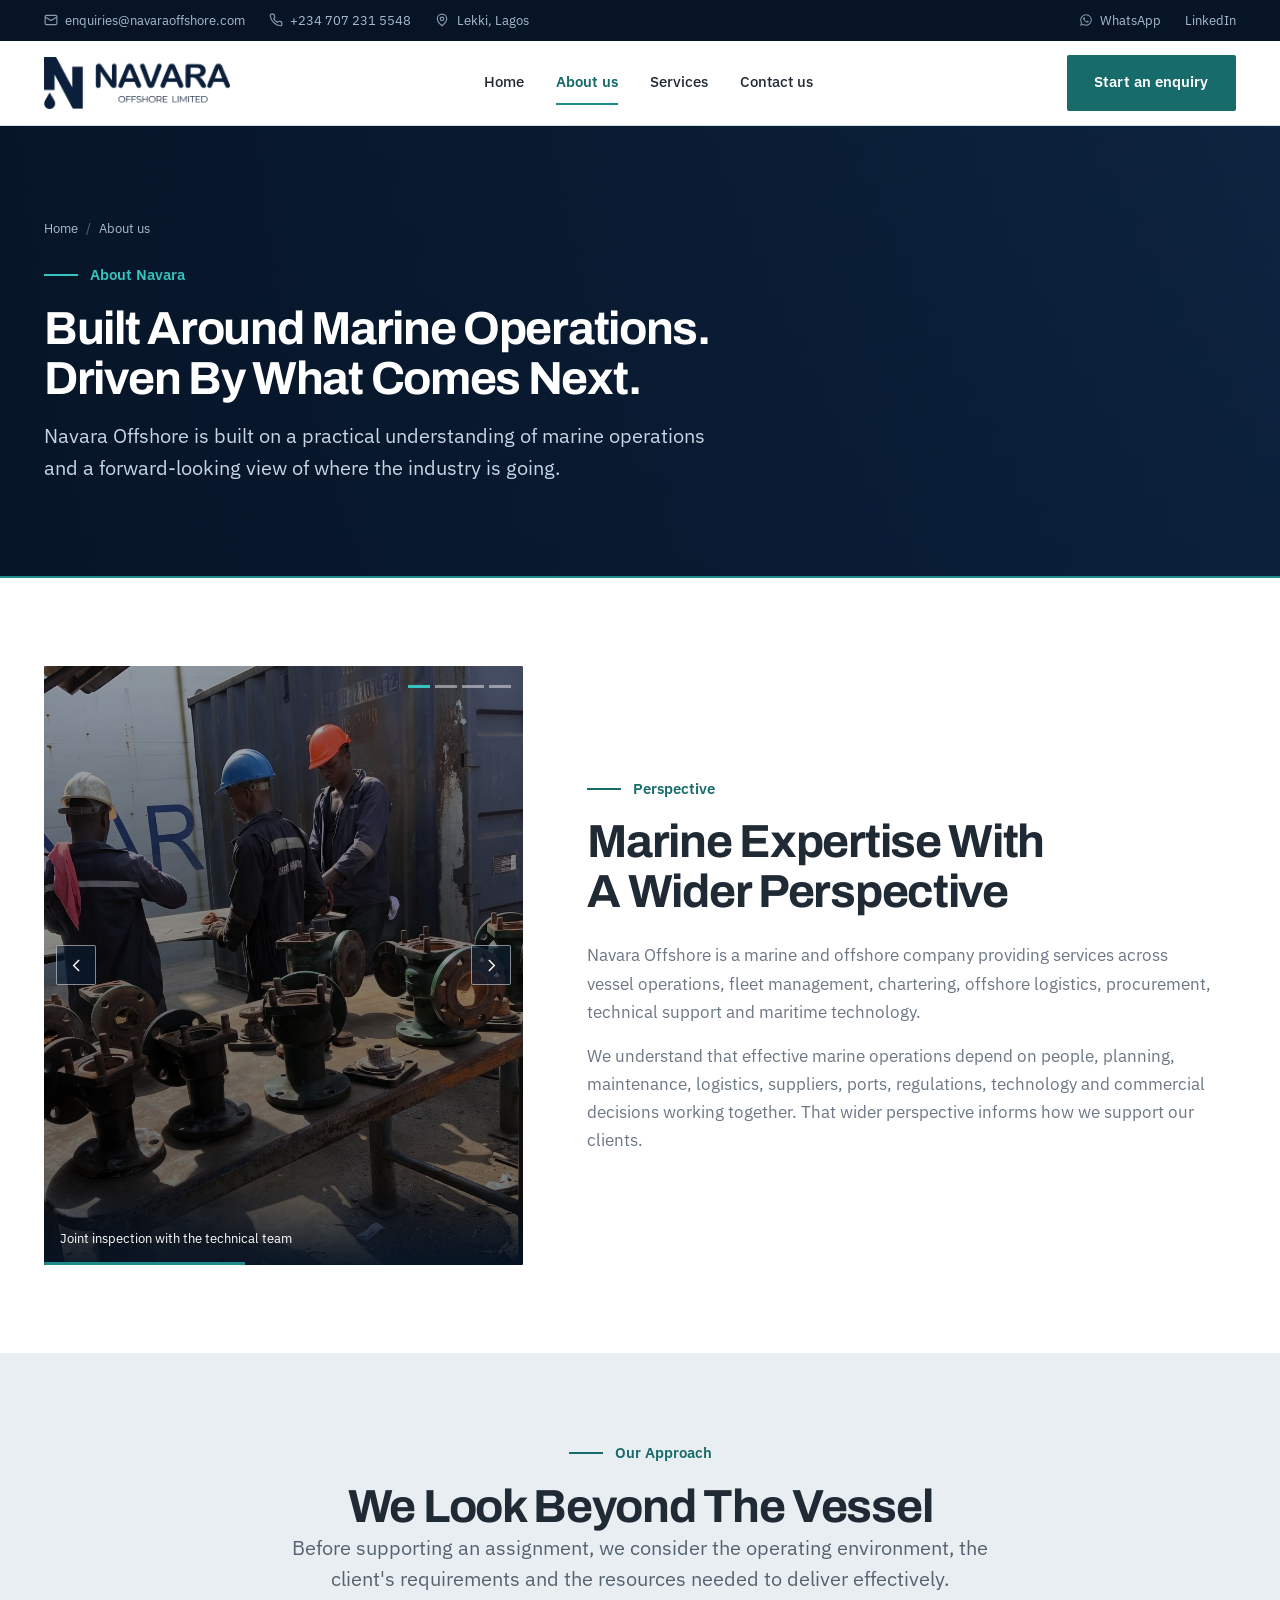
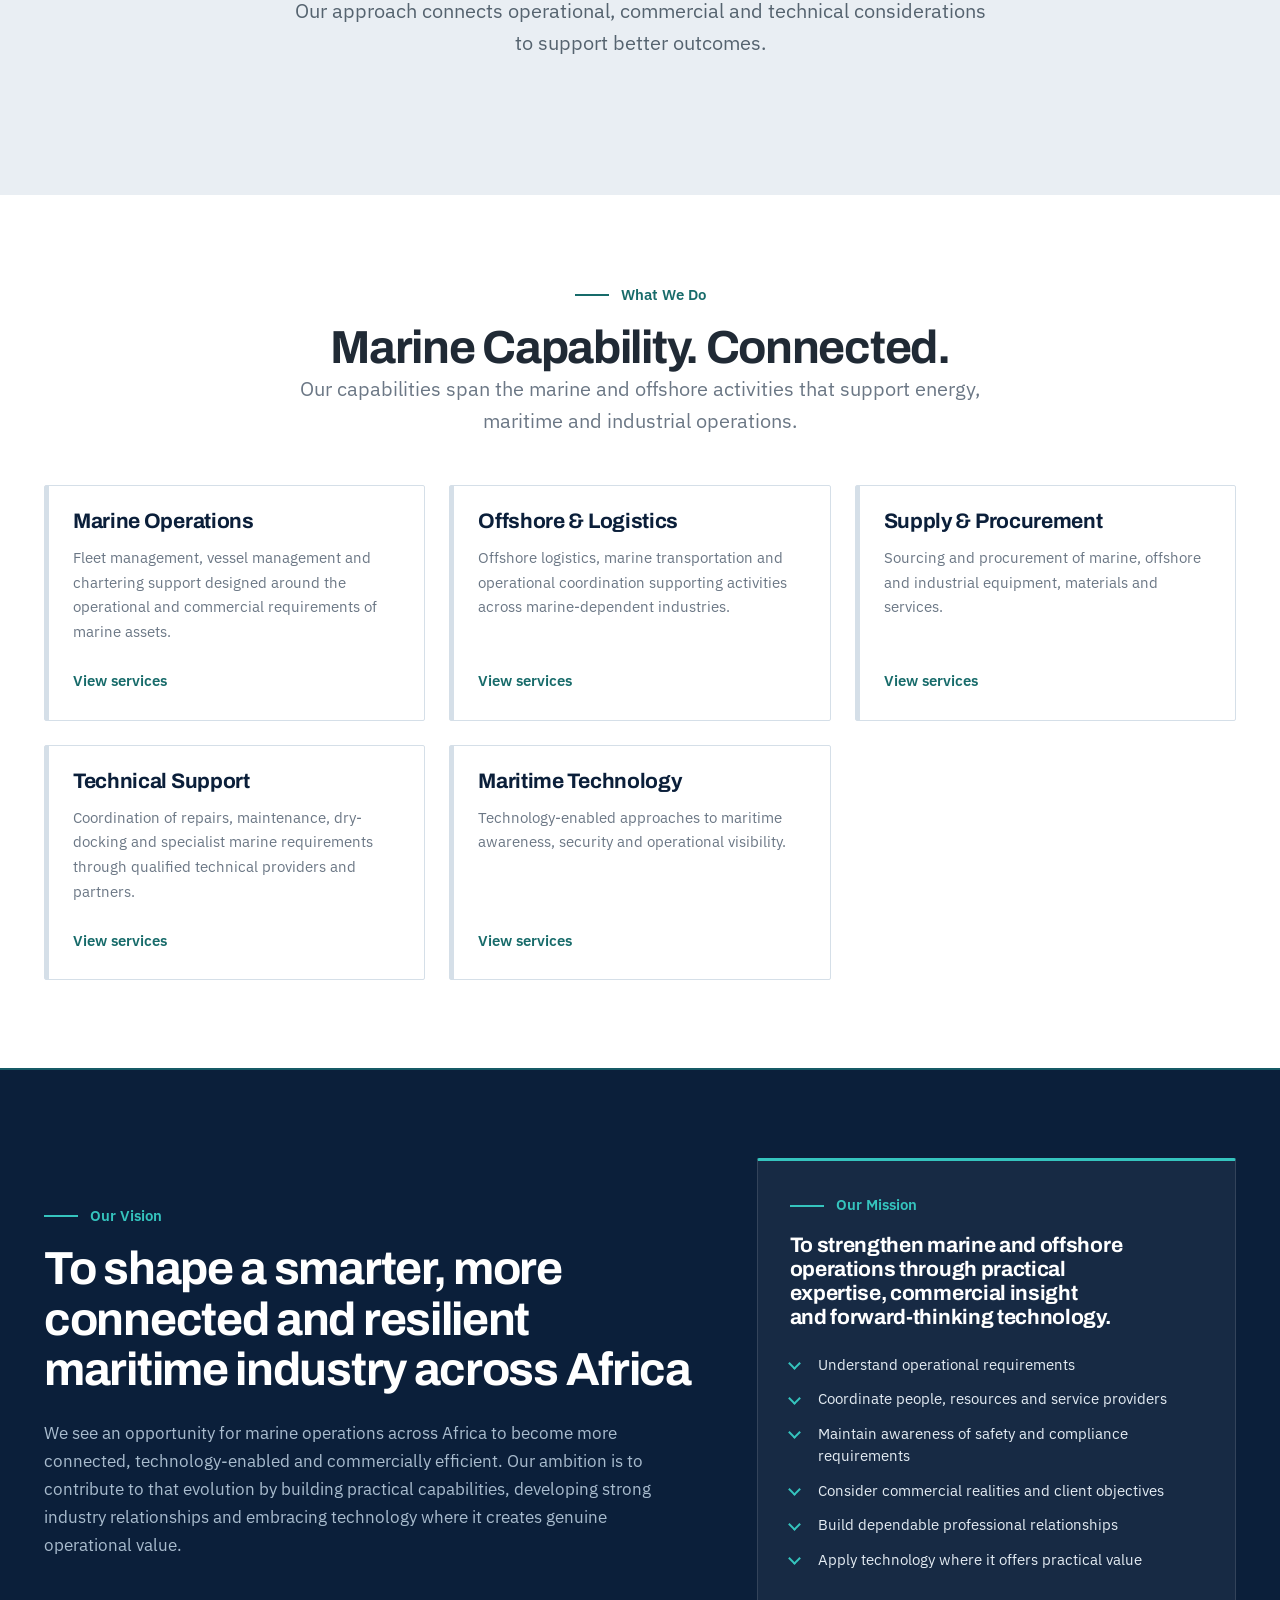
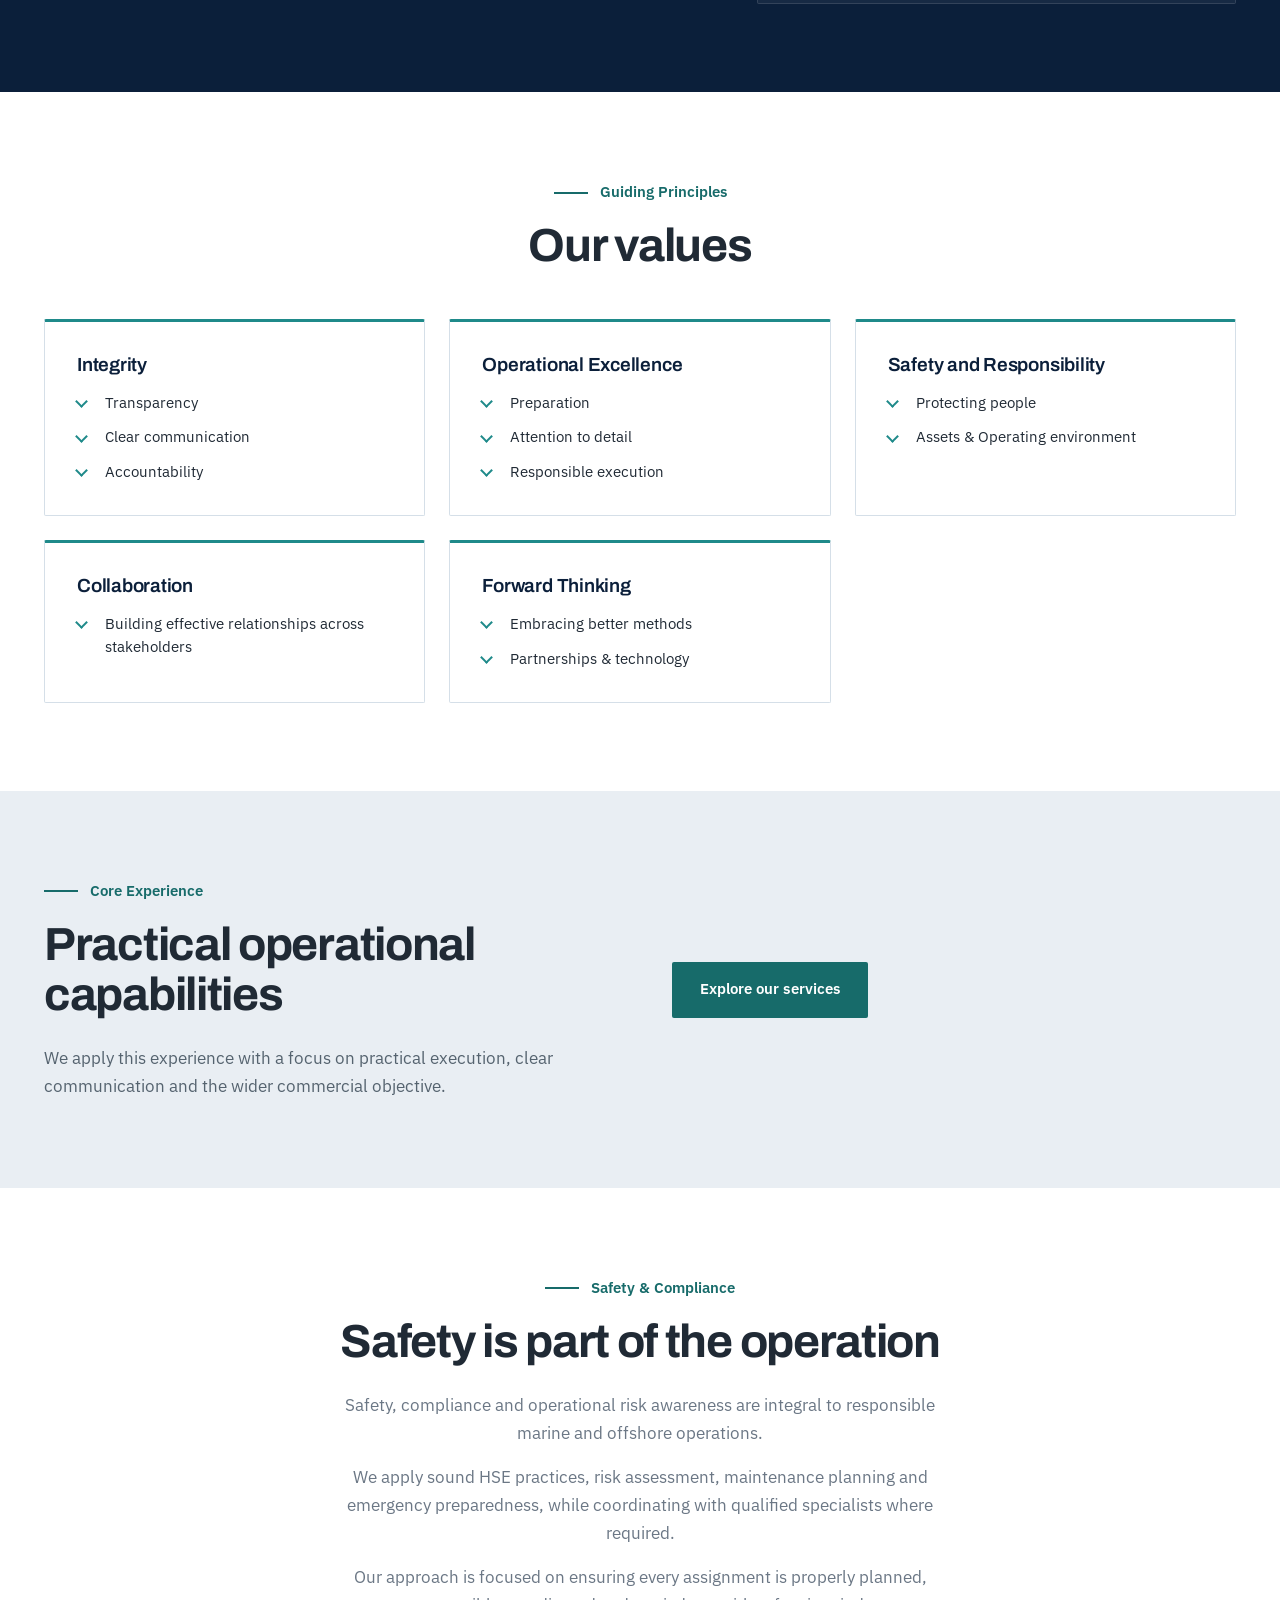
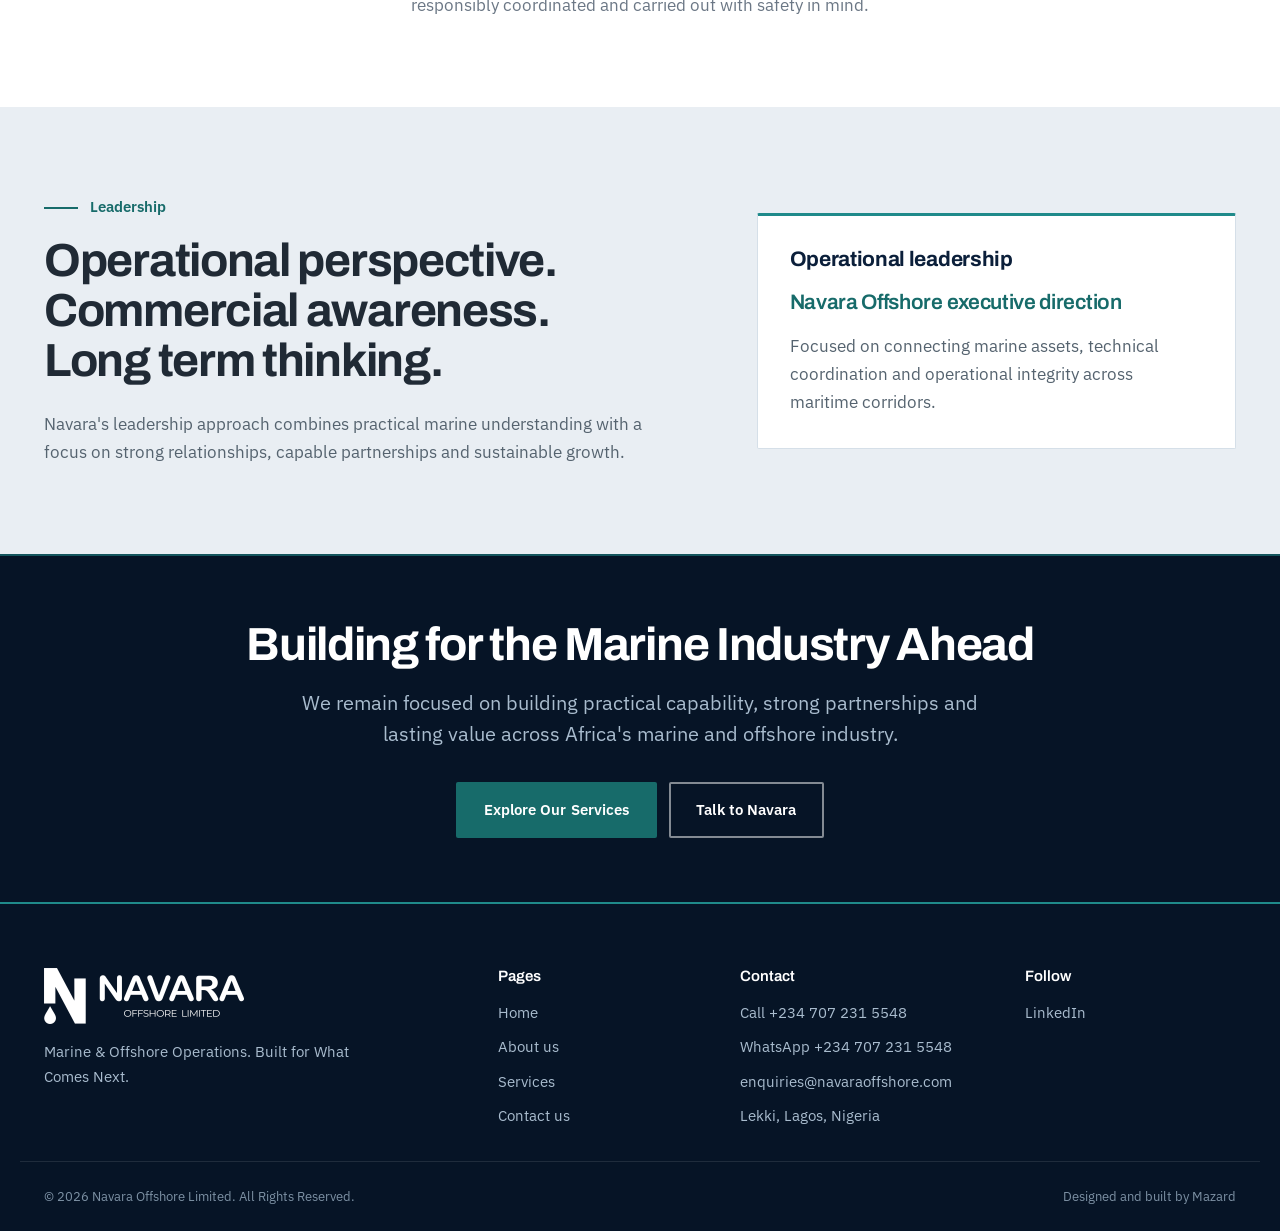
==== commit aaca553e: "Update site pages and add new images" ====
--- a/about.html
+++ b/about.html
@@ -46,13 +46,21 @@
           <svg viewBox="0 0 24 24" fill="none" stroke="currentColor" stroke-width="2" aria-hidden="true"><rect x="2" y="4" width="20" height="16" rx="2"/><path d="M2 7l10 6 10-6"/></svg>
           enquiries@navaraoffshore.com
         </a>
+        <a class="topbar__item" href="tel:+2347072315548">
+          <svg viewBox="0 0 24 24" fill="none" stroke="currentColor" stroke-width="2" aria-hidden="true"><path d="M22 16.9v3a2 2 0 0 1-2.2 2 19.8 19.8 0 0 1-8.6-3.1 19.5 19.5 0 0 1-6-6A19.8 19.8 0 0 1 2.1 4.2 2 2 0 0 1 4.1 2h3a2 2 0 0 1 2 1.7c.12 1 .35 1.9.67 2.8a2 2 0 0 1-.45 2.1L8.1 9.9a16 16 0 0 0 6 6l1.3-1.22a2 2 0 0 1 2.1-.45c.9.32 1.8.55 2.8.67a2 2 0 0 1 1.7 2z"/></svg>
+          +234 707 231 5548
+        </a>
         <span class="topbar__item">
           <svg viewBox="0 0 24 24" fill="none" stroke="currentColor" stroke-width="2" aria-hidden="true"><path d="M12 22s8-6.1 8-12a8 8 0 10-16 0c0 5.9 8 12 8 12z"/><circle cx="12" cy="10" r="3"/></svg>
-          Nigeria
+          Lekki, Lagos
         </span>
       </div>
       <div class="topbar__group">
-        <a href="https://www.linkedin.com/" target="_blank" rel="noopener">LinkedIn</a>
+        <a class="topbar__item" href="https://wa.me/2347072315548" target="_blank" rel="noopener">
+          <svg viewBox="0 0 24 24" fill="currentColor" aria-hidden="true"><path d="M12.04 2.01a9.9 9.9 0 0 0-8.58 14.85L2 22l5.3-1.38A9.9 9.9 0 1 0 12.04 2zm0 18.13a8.2 8.2 0 0 1-4.19-1.15l-.3-.18-3.12.82.83-3.05-.2-.31a8.2 8.2 0 1 1 6.98 3.87zm4.52-6.14c-.25-.13-1.46-.72-1.69-.8-.22-.09-.39-.13-.55.12-.17.25-.63.8-.78.97-.14.16-.28.18-.53.06-.25-.13-1.05-.39-2-1.23a7.5 7.5 0 0 1-1.38-1.72c-.15-.25-.02-.38.11-.5.11-.12.25-.29.37-.44.13-.15.17-.25.25-.42.09-.17.05-.31-.02-.44-.06-.12-.55-1.34-.76-1.83-.2-.47-.4-.41-.55-.42h-.47c-.16 0-.42.06-.64.31-.22.25-.84.82-.84 2s.86 2.32.98 2.48c.12.17 1.7 2.6 4.12 3.64.58.25 1.03.4 1.38.51.58.19 1.11.16 1.53.1.46-.07 1.46-.6 1.66-1.18.21-.58.21-1.07.15-1.18-.06-.1-.23-.17-.48-.29z"/></svg>
+          WhatsApp
+        </a>
+        <a href="https://www.linkedin.com/company/navara-offshore-ltd/" target="_blank" rel="noopener">LinkedIn</a>
       </div>
     </div>
   </div>
@@ -96,7 +104,7 @@
             <li>About us</li>
           </ul>
           <p class="label">About Navara</p>
-          <h1 class="t-h1">Built around marine operations. Driven by what comes next.</h1>
+          <h1 class="t-h1">Built Around Marine Operations. Driven By What Comes Next.</h1>
           <p class="lede">Navara Offshore is built on a practical understanding of marine operations and a forward-looking view of where the industry is going.</p>
         </div>
       </div>
@@ -105,17 +113,41 @@
     <!-- Perspective -->
     <section class="band">
       <div class="shell split split--media-lead">
-        <figure class="figure figure--tall figure--wash figure--keyline">
-          <img src="https://images.unsplash.com/photo-1591892232802-19d1bbd80f2b?auto=format&fit=crop&w=900&q=80"
-               alt="Offshore support vessel working in open water" loading="lazy" decoding="async">
-        </figure>
+        <div class="figure figure--tall figure--wash figure--keyline slider"
+             data-slider aria-label="Navara Offshore at work across the operation">
+          <div class="slider__track">
+            <figure class="slider__slide is-current">
+              <img src="images/perspective-team-valve-inspection.jpg" width="900" height="1125"
+                   alt="Navara team inspecting marine valves together on a bench at a supply yard"
+                   loading="lazy" decoding="async">
+              <figcaption class="slider__cap">Joint inspection with the technical team</figcaption>
+            </figure>
+            <figure class="slider__slide">
+              <img src="images/perspective-propeller-scaffold.jpg" width="900" height="1125"
+                   alt="Technician on scaffolding working at a vessel propeller in dry dock"
+                   loading="lazy" decoding="async">
+              <figcaption class="slider__cap">Hull and propeller access in dry dock</figcaption>
+            </figure>
+            <figure class="slider__slide">
+              <img src="images/perspective-vessel-alongside.jpg" width="900" height="1125"
+                   alt="Vessel berthed alongside a quay with its navigation mast in view"
+                   loading="lazy" decoding="async">
+              <figcaption class="slider__cap">Vessel alongside, pre-mobilisation</figcaption>
+            </figure>
+            <figure class="slider__slide">
+              <img src="images/perspective-valves-pallet.jpg" width="900" height="1125"
+                   alt="Butterfly valves and a gearbox staged on a pallet ready for onward supply"
+                   loading="lazy" decoding="async">
+              <figcaption class="slider__cap">Equipment staged for onward supply</figcaption>
+            </figure>
+          </div>
+        </div>
         <div>
           <p class="label">Perspective</p>
-          <h2 class="t-h1">Marine expertise with a wider perspective</h2>
+          <h2 class="t-h1">Marine Expertise With A Wider Perspective</h2>
           <div class="prose mt-5">
-            <p>Navara Offshore Limited is a marine and offshore company providing services across vessel operations, fleet management, chartering, offshore logistics, procurement, technical support and maritime technology.</p>
-            <p>We operate at the intersection of marine activity and the wider business requirements that make those activities possible.</p>
-            <p>A vessel does not operate in isolation. Its performance depends on people, planning, maintenance, logistics, suppliers, ports, regulations, technology and commercial decisions working together. That is the perspective we bring to our work.</p>
+            <p>Navara Offshore is a marine and offshore company providing services across vessel operations, fleet management, chartering, offshore logistics, procurement, technical support and maritime technology.</p>
+            <p>We understand that effective marine operations depend on people, planning, maintenance, logistics, suppliers, ports, regulations, technology and commercial decisions working together. That wider perspective informs how we support our clients.</p>
           </div>
         </div>
       </div>
@@ -125,31 +157,48 @@
     <section class="band band--mist">
       <div class="shell">
         <div class="head head--center">
-          <p class="label label--center">Our approach</p>
-          <h2 class="t-h1">We look beyond the vessel</h2>
+          <p class="label label--center">Our Approach</p>
+          <h2 class="t-h1">We Look Beyond The Vessel</h2>
           <p class="lede">Before supporting an assignment, we consider the operating environment, the client's requirements and the resources needed to deliver effectively.</p>
+          <p class="lede">Our approach connects operational, commercial and technical considerations to support better outcomes.</p>
+        </div>
+      </div>
+    </section>
+
+    <!-- What we do -->
+    <section class="band">
+      <div class="shell">
+        <div class="head head--center">
+          <p class="label label--center">What We Do</p>
+          <h2 class="t-h1">Marine Capability. Connected.</h2>
+          <p class="lede">Our capabilities span the marine and offshore activities that support energy, maritime and industrial operations.</p>
         </div>
 
         <div class="grid">
           <article class="svc">
-            <h3 class="t-h3">The asset</h3>
-            <p>Understanding operational requirements, readiness, utilisation and vessel-related priorities.</p>
+            <h3 class="t-h3">Marine Operations</h3>
+            <p>Fleet management, vessel management and chartering support designed around the operational and commercial requirements of marine assets.</p>
+            <a class="tlink" href="services.html" aria-label="View services: marine operations">View services</a>
           </article>
           <article class="svc">
-            <h3 class="t-h3">The operation</h3>
-            <p>Considering people, logistics, coordination, resources and day-to-day execution.</p>
+            <h3 class="t-h3">Offshore &amp; Logistics</h3>
+            <p>Offshore logistics, marine transportation and operational coordination supporting activities across marine-dependent industries.</p>
+            <a class="tlink" href="services.html" aria-label="View services: offshore and logistics">View services</a>
           </article>
           <article class="svc">
-            <h3 class="t-h3">The commercial objective</h3>
-            <p>Aligning support with the client's business requirements, cost considerations and operational priorities.</p>
+            <h3 class="t-h3">Supply &amp; Procurement</h3>
+            <p>Sourcing and procurement of marine, offshore and industrial equipment, materials and services.</p>
+            <a class="tlink" href="services.html" aria-label="View services: supply and procurement">View services</a>
           </article>
           <article class="svc">
-            <h3 class="t-h3">The environment</h3>
-            <p>Recognising regulatory, port, offshore and other operating conditions.</p>
+            <h3 class="t-h3">Technical Support</h3>
+            <p>Coordination of repairs, maintenance, dry-docking and specialist marine requirements through qualified technical providers and partners.</p>
+            <a class="tlink" href="services.html" aria-label="View services: technical support">View services</a>
           </article>
           <article class="svc">
-            <h3 class="t-h3">The future</h3>
-            <p>Identifying opportunities for better information, technology, partnerships and more efficient ways of working.</p>
+            <h3 class="t-h3">Maritime Technology</h3>
+            <p>Technology-enabled approaches to maritime awareness, security and operational visibility.</p>
+            <a class="tlink" href="services.html" aria-label="View services: maritime technology">View services</a>
           </article>
         </div>
       </div>
@@ -159,14 +208,14 @@
     <section class="band band--deep">
       <div class="shell split split--text-lead">
         <div>
-          <p class="label">Our vision</p>
+          <p class="label">Our Vision</p>
           <h2 class="t-h1">To shape a smarter, more connected and resilient maritime industry across Africa</h2>
           <div class="prose mt-5">
             <p>We see an opportunity for marine operations across Africa to become more connected, technology-enabled and commercially efficient. Our ambition is to contribute to that evolution by building practical capabilities, developing strong industry relationships and embracing technology where it creates genuine operational value.</p>
           </div>
         </div>
         <div class="panel panel--dark">
-          <p class="label">Our mission</p>
+          <p class="label">Our Mission</p>
           <h3 class="t-h3">To strengthen marine and offshore operations through practical expertise, commercial insight and forward-thinking technology.</h3>
           <ul class="checks mt-5">
             <li>Understand operational requirements</li>
@@ -184,30 +233,46 @@
     <section class="band">
       <div class="shell">
         <div class="head head--center">
-          <p class="label label--center">Guiding principles</p>
+          <p class="label label--center">Guiding Principles</p>
           <h2 class="t-h1">Our values</h2>
         </div>
 
         <div class="grid">
-          <div class="sector">
+          <div class="panel">
             <h3 class="t-h4">Integrity</h3>
-            <p>We value transparency, clear communication and accountability for our commitments.</p>
-          </div>
-          <div class="sector">
-            <h3 class="t-h4">Operational excellence</h3>
-            <p>We approach our work with preparation, attention to detail and responsibility for execution.</p>
-          </div>
-          <div class="sector">
-            <h3 class="t-h4">Safety and responsibility</h3>
-            <p>We recognise the importance of safe operations, responsible practices and the protection of people and assets.</p>
-          </div>
-          <div class="sector">
+            <ul class="checks mt-4">
+              <li>Transparency</li>
+              <li>Clear communication</li>
+              <li>Accountability</li>
+            </ul>
+          </div>
+          <div class="panel">
+            <h3 class="t-h4">Operational Excellence</h3>
+            <ul class="checks mt-4">
+              <li>Preparation</li>
+              <li>Attention to detail</li>
+              <li>Responsible execution</li>
+            </ul>
+          </div>
+          <div class="panel">
+            <h3 class="t-h4">Safety and Responsibility</h3>
+            <ul class="checks mt-4">
+              <li>Protecting people</li>
+              <li>Assets &amp; Operating environment</li>
+            </ul>
+          </div>
+          <div class="panel">
             <h3 class="t-h4">Collaboration</h3>
-            <p>We believe effective marine operations depend on strong relationships between stakeholders.</p>
-          </div>
-          <div class="sector">
-            <h3 class="t-h4">Forward thinking</h3>
-            <p>We remain open to better methods, new partnerships and technology that can improve how work is performed.</p>
+            <ul class="checks mt-4">
+              <li>Building effective relationships across stakeholders</li>
+            </ul>
+          </div>
+          <div class="panel">
+            <h3 class="t-h4">Forward Thinking</h3>
+            <ul class="checks mt-4">
+              <li>Embracing better methods</li>
+              <li>Partnerships &amp; technology</li>
+            </ul>
           </div>
         </div>
       </div>
@@ -217,34 +282,27 @@
     <section class="band band--mist">
       <div class="shell split split--even">
         <div>
-          <p class="label">Core experience</p>
+          <p class="label">Core Experience</p>
           <h2 class="t-h1">Practical operational capabilities</h2>
           <div class="prose mt-5">
             <p>We apply this experience with a focus on practical execution, clear communication and the wider commercial objective.</p>
           </div>
         </div>
-        <ul class="checks checks--two">
-          <li>Fleet management</li>
-          <li>Vessel and fleet operations</li>
-          <li>Vessel chartering and commercial deployment</li>
-          <li>Offshore support activities</li>
-          <li>Port and marine logistics</li>
-          <li>Vessel maintenance and dry-docking coordination</li>
-          <li>Marine compliance and inspections</li>
-          <li>Procurement and vendor management</li>
-          <li>Maritime security and technology</li>
-        </ul>
+        <div class="btns">
+          <a class="btn btn--solid" href="services.html">Explore our services</a>
+        </div>
       </div>
     </section>
 
     <!-- Safety -->
     <section class="band">
       <div class="shell center">
-        <p class="label label--center">Safety &amp; compliance</p>
+        <p class="label label--center">Safety &amp; Compliance</p>
         <h2 class="t-h1">Safety is part of the operation</h2>
         <div class="prose mt-5">
-          <p>Safety and compliance are fundamental to responsible marine and offshore operations. We maintain awareness of applicable requirements, operational procedures and client expectations.</p>
-          <p>Where specialist services are required, we coordinate with qualified providers and relevant partners. Our objective is to ensure that assignments are properly planned, responsibly managed and approached with safety in mind.</p>
+          <p>Safety, compliance and operational risk awareness are integral to responsible marine and offshore operations.</p>
+          <p>We apply sound HSE practices, risk assessment, maintenance planning and emergency preparedness, while coordinating with qualified specialists where required.</p>
+          <p>Our approach is focused on ensuring every assignment is properly planned, responsibly coordinated and carried out with safety in mind.</p>
         </div>
       </div>
     </section>
@@ -253,11 +311,10 @@
     <section class="band band--mist">
       <div class="shell split split--text-lead">
         <div>
-          <p class="label">Organisation</p>
-          <h2 class="t-h1">Leadership with an operational perspective</h2>
+          <p class="label">Leadership</p>
+          <h2 class="t-h1">Operational perspective. Commercial awareness. Long term thinking.</h2>
           <div class="prose mt-5">
-            <p>Navara is being built with a long-term focus on marine operations, commercial development and sustainable growth across Africa.</p>
-            <p>Our leadership approach combines practical industry understanding with a commitment to strong relationships, capable partnerships and more efficient ways of working.</p>
+            <p>Navara's leadership approach combines practical marine understanding with a focus on strong relationships, capable partnerships and sustainable growth.</p>
           </div>
         </div>
         <div class="panel">
@@ -273,10 +330,10 @@
     <!-- CTA -->
     <section class="band band--abyss band--tight">
       <div class="shell center">
-        <h2 class="t-h1">Building for the marine industry ahead</h2>
-        <p class="lede mt-4">From today's operational requirements to tomorrow's technology and fleet opportunities, our focus remains on building capability that creates lasting value.</p>
+        <h2 class="t-h1">Building for the Marine Industry Ahead</h2>
+        <p class="lede mt-4">We remain focused on building practical capability, strong partnerships and lasting value across Africa's marine and offshore industry.</p>
         <div class="btns btns--center mt-6">
-          <a class="btn btn--solid" href="services.html">See what we do</a>
+          <a class="btn btn--solid" href="services.html">Explore Our Services</a>
           <a class="btn btn--line-light" href="contact.html">Talk to Navara</a>
         </div>
       </div>
@@ -291,7 +348,7 @@
           <img src="images/logo-lockup-white.png"
                alt="Navara Offshore Limited" width="800" height="224">
         </a>
-        <p class="footer__tag">Marine &amp; offshore operations. Moving business forward.</p>
+        <p class="footer__tag">Marine &amp; Offshore Operations. Built for What Comes Next.</p>
       </div>
       <div>
         <h3>Pages</h3>
@@ -305,16 +362,16 @@
       <div>
         <h3>Contact</h3>
         <ul>
+          <li><a href="tel:+2347072315548">Call +234 707 231 5548</a></li>
+          <li><a href="https://wa.me/2347072315548" target="_blank" rel="noopener">WhatsApp +234 707 231 5548</a></li>
           <li><a href="mailto:enquiries@navaraoffshore.com">enquiries@navaraoffshore.com</a></li>
-          <li><a href="mailto:operations@navaraoffshore.com">operations@navaraoffshore.com</a></li>
-          <li><a href="https://navaraoffshore.com">navaraoffshore.com</a></li>
-          <li>Nigeria</li>
+          <li>Lekki, Lagos, Nigeria</li>
         </ul>
       </div>
       <div>
         <h3>Follow</h3>
         <ul>
-          <li><a href="https://www.linkedin.com/" target="_blank" rel="noopener">LinkedIn</a></li>
+          <li><a href="https://www.linkedin.com/company/navara-offshore-ltd/" target="_blank" rel="noopener">LinkedIn</a></li>
         </ul>
       </div>
     </div>
@@ -344,8 +401,11 @@
         "image": "https://navaraoffshore.com/images/og-image.jpg",
         "description": "Marine and offshore company supporting vessel operations, fleet management, chartering, offshore logistics, procurement, technical support and maritime technology.",
         "email": "enquiries@navaraoffshore.com",
+        "telephone": "+234-707-231-5548",
         "address": {
           "@type": "PostalAddress",
+          "addressLocality": "Lekki",
+          "addressRegion": "Lagos",
           "addressCountry": "NG"
         },
         "areaServed": [
@@ -376,7 +436,9 @@
           {
             "@type": "ContactPoint",
             "contactType": "sales",
+            "telephone": "+234-707-231-5548",
             "email": "enquiries@navaraoffshore.com",
+            "contactOption": "TollFree",
             "availableLanguage": [
               "English"
             ],
@@ -388,7 +450,8 @@
           {
             "@type": "ContactPoint",
             "contactType": "customer support",
-            "email": "operations@navaraoffshore.com",
+            "telephone": "+234-707-231-5548",
+            "url": "https://wa.me/2347072315548",
             "availableLanguage": [
               "English"
             ],
@@ -399,7 +462,7 @@
           }
         ],
         "sameAs": [
-          "https://www.linkedin.com/"
+          "https://www.linkedin.com/company/navara-offshore-ltd/"
         ]
       },
       {
--- a/style.css
+++ b/style.css
@@ -787,6 +787,123 @@
 .figure.is-empty img { display: none; }
 
 /* --------------------------------------------------------------------------
+   10b. Slider
+   --------------------------------------------------------------------------
+   A slider is just a .figure with more than one photograph in it, so it
+   inherits the aspect ratio, the duotone wash and the teal keyline and sits
+   in a layout exactly where a single figure would.
+
+   Crossfade rather than a horizontal push: the house style keeps motion to a
+   minimum, and a fade does not fight the tonal bands the way sliding does.
+
+   No-JS state is deliberate — the first slide carries .is-current in the
+   markup and the rest stay hidden, so the section degrades to one still
+   photograph. Every control is built by main.js, which means a browser with
+   scripting off never gets a dead button.
+   -------------------------------------------------------------------------- */
+
+/* .slider is always also a .figure, so the ratio, wash and keyline come
+   from there; this only guarantees the positioning context. */
+.slider { position: relative; }
+.slider__track { position: absolute; inset: 0; }
+
+.slider__slide {
+  position: absolute;
+  inset: 0;
+  margin: 0;
+  opacity: 0;
+  visibility: hidden;
+  transition: opacity 0.55s var(--ease), visibility 0s linear 0.55s;
+}
+.slider__slide.is-current {
+  opacity: 1;
+  visibility: visible;
+  transition: opacity 0.55s var(--ease), visibility 0s linear 0s;
+}
+
+/* Caption sits above the photograph and the wash (z-index 1) but below the
+   teal keyline (z-index 2) so the rule still reads across the corner. */
+.slider__cap {
+  position: absolute;
+  z-index: 1;
+  left: 0; right: 0; bottom: 0;
+  padding: var(--s-7) var(--s-4) var(--s-4);
+  font-size: var(--t-xs);
+  line-height: 1.45;
+  color: var(--white);
+  background: linear-gradient(to top, rgba(6, 20, 38, 0.88), rgba(6, 20, 38, 0));
+}
+
+.slider__nav {
+  position: absolute;
+  z-index: 3;
+  top: 50%;
+  transform: translateY(-50%);
+  display: grid;
+  place-items: center;
+  width: 2.5rem; height: 2.5rem;
+  padding: 0;
+  border: 1px solid rgba(255, 255, 255, 0.5);
+  border-radius: var(--edge);
+  background: rgba(11, 31, 58, 0.55);
+  color: var(--white);
+  cursor: pointer;
+  transition: background 0.2s var(--ease), border-color 0.2s var(--ease);
+}
+.slider__nav:hover {
+  background: var(--teal-ink);
+  border-color: var(--teal-ink);
+}
+.slider__nav--prev { left: var(--s-3); }
+.slider__nav--next { right: var(--s-3); }
+.slider__nav svg {
+  width: 17px; height: 17px;
+  fill: none;
+  stroke: currentColor;
+  stroke-width: 2;
+  stroke-linecap: square;
+}
+
+/* Depth-gauge ticks rather than bubbles — same language as the strip rules. */
+.slider__dots {
+  position: absolute;
+  z-index: 3;
+  top: var(--s-3); right: var(--s-3);
+  display: flex;
+  gap: 5px;
+}
+.slider__dot {
+  display: grid;
+  align-items: center;
+  width: 22px; height: 18px;
+  padding: 0;
+  border: 0;
+  background: none;
+  cursor: pointer;
+}
+.slider__dot::after {
+  content: "";
+  display: block;
+  width: 100%; height: 3px;
+  background: rgba(255, 255, 255, 0.45);
+  transition: background 0.2s var(--ease);
+}
+.slider__dot:hover::after { background: rgba(255, 255, 255, 0.85); }
+.slider__dot[aria-selected="true"]::after { background: var(--beacon); }
+
+@media (max-width: 600px) {
+  .slider__nav { width: 2.125rem; height: 2.125rem; }
+  .slider__cap { padding: var(--s-6) var(--s-3) var(--s-3); }
+}
+
+/* A carousel that moves on its own is a WCAG 2.2.2 problem for anyone who
+   needs motion stilled, so JS never starts the timer in that case. Killing
+   the crossfade here as well keeps the two in step. */
+@media (prefers-reduced-motion: reduce) {
+  .slider__slide { transition: none; }
+}
+
+/* --------------------------------------------------------------------------
    11. Contact & forms
    -------------------------------------------------------------------------- */
 
@@ -802,7 +919,8 @@
 .channel + .channel { border-top: 1px solid var(--mist-dk); }
 .channel h3, .channel h4 { color: var(--navy); }
 .channel a {
-  display: inline-block;
+  display: block;
+  width: fit-content;
   margin-top: var(--s-2);
   font-weight: 600;
   color: var(--teal-ink);
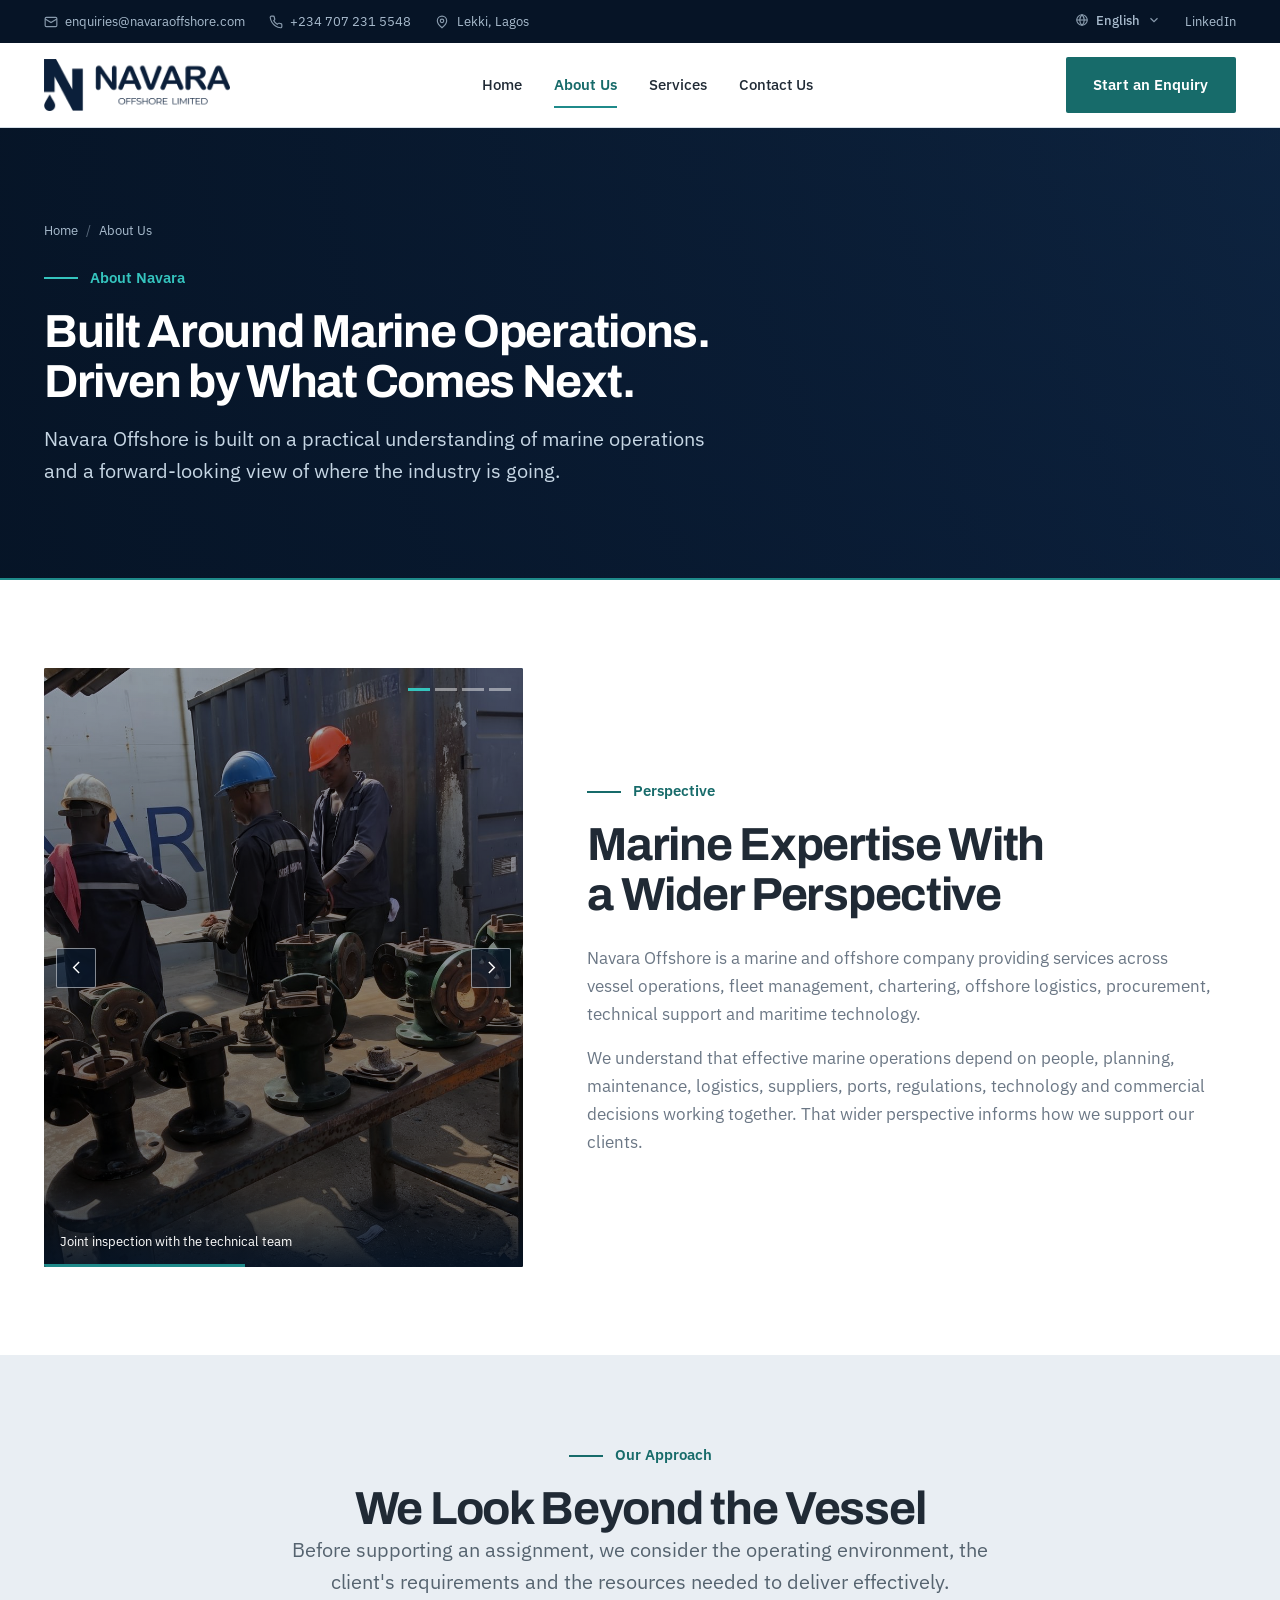
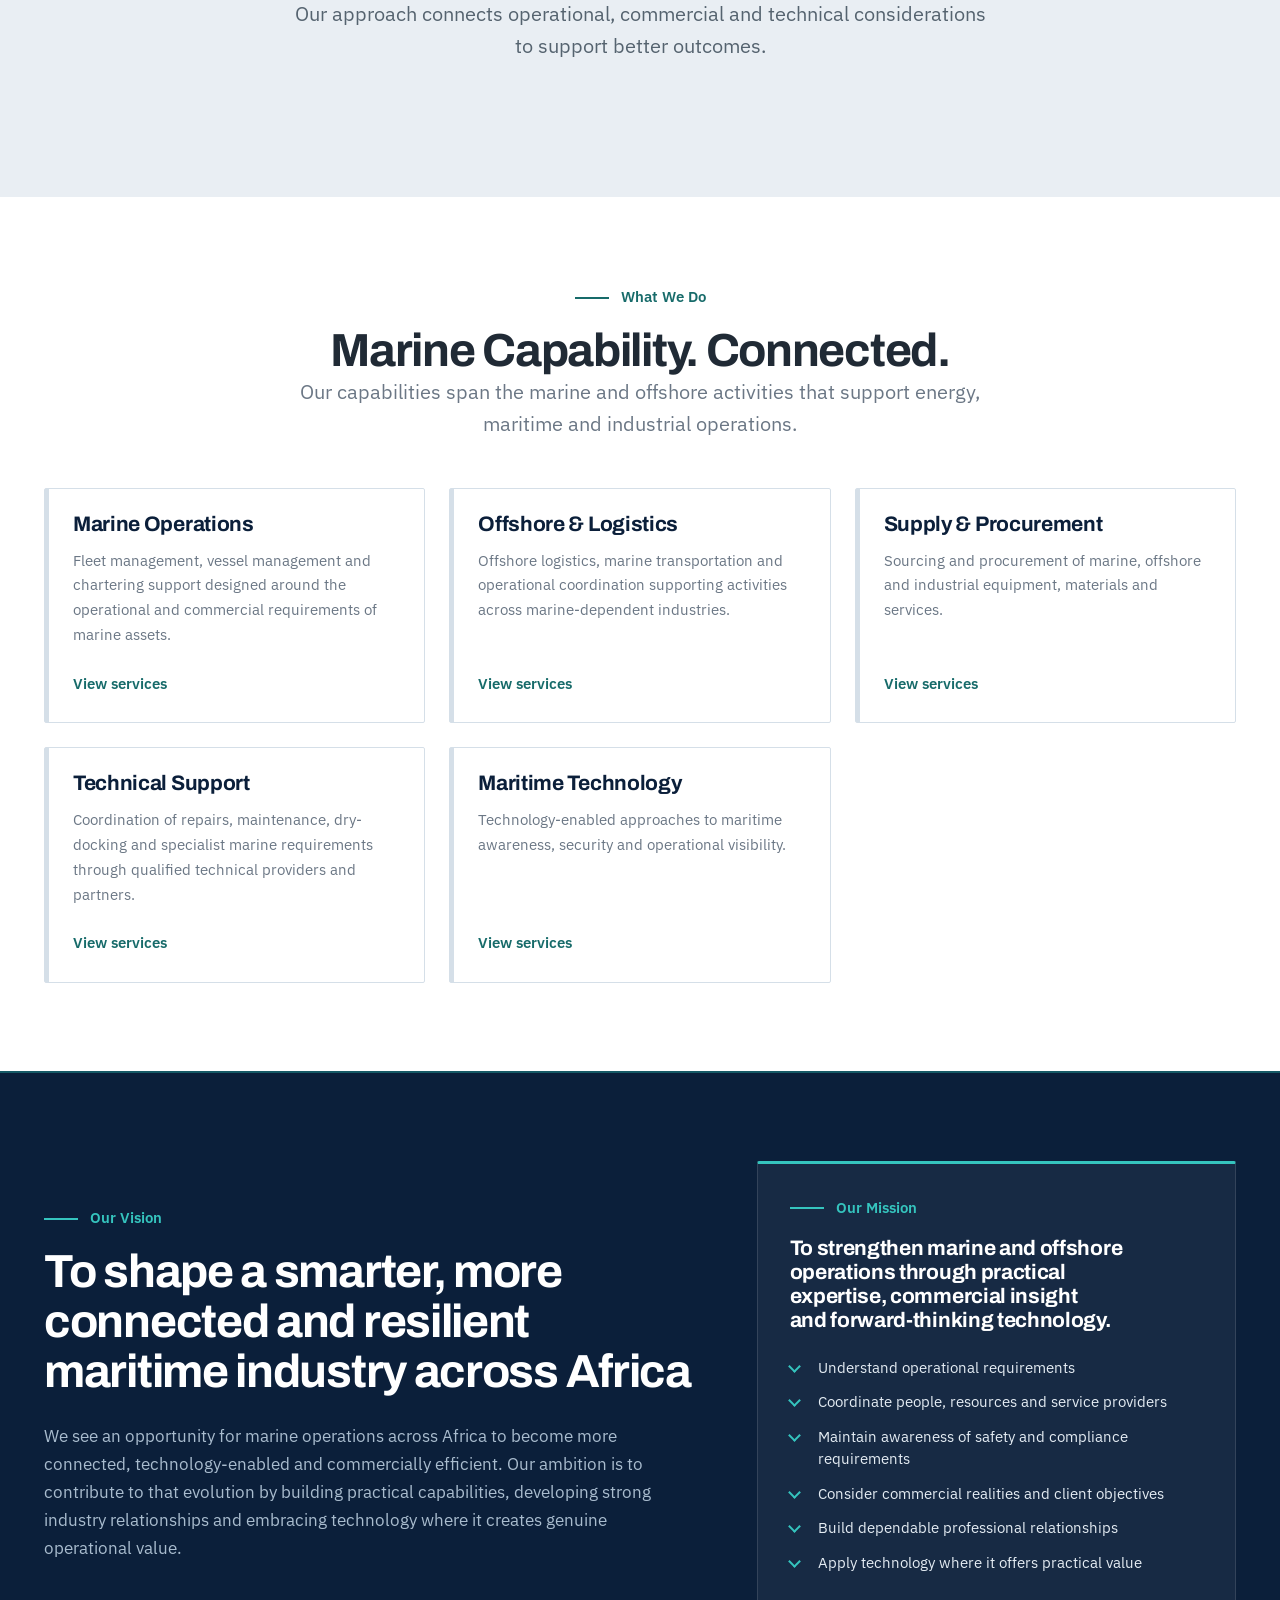
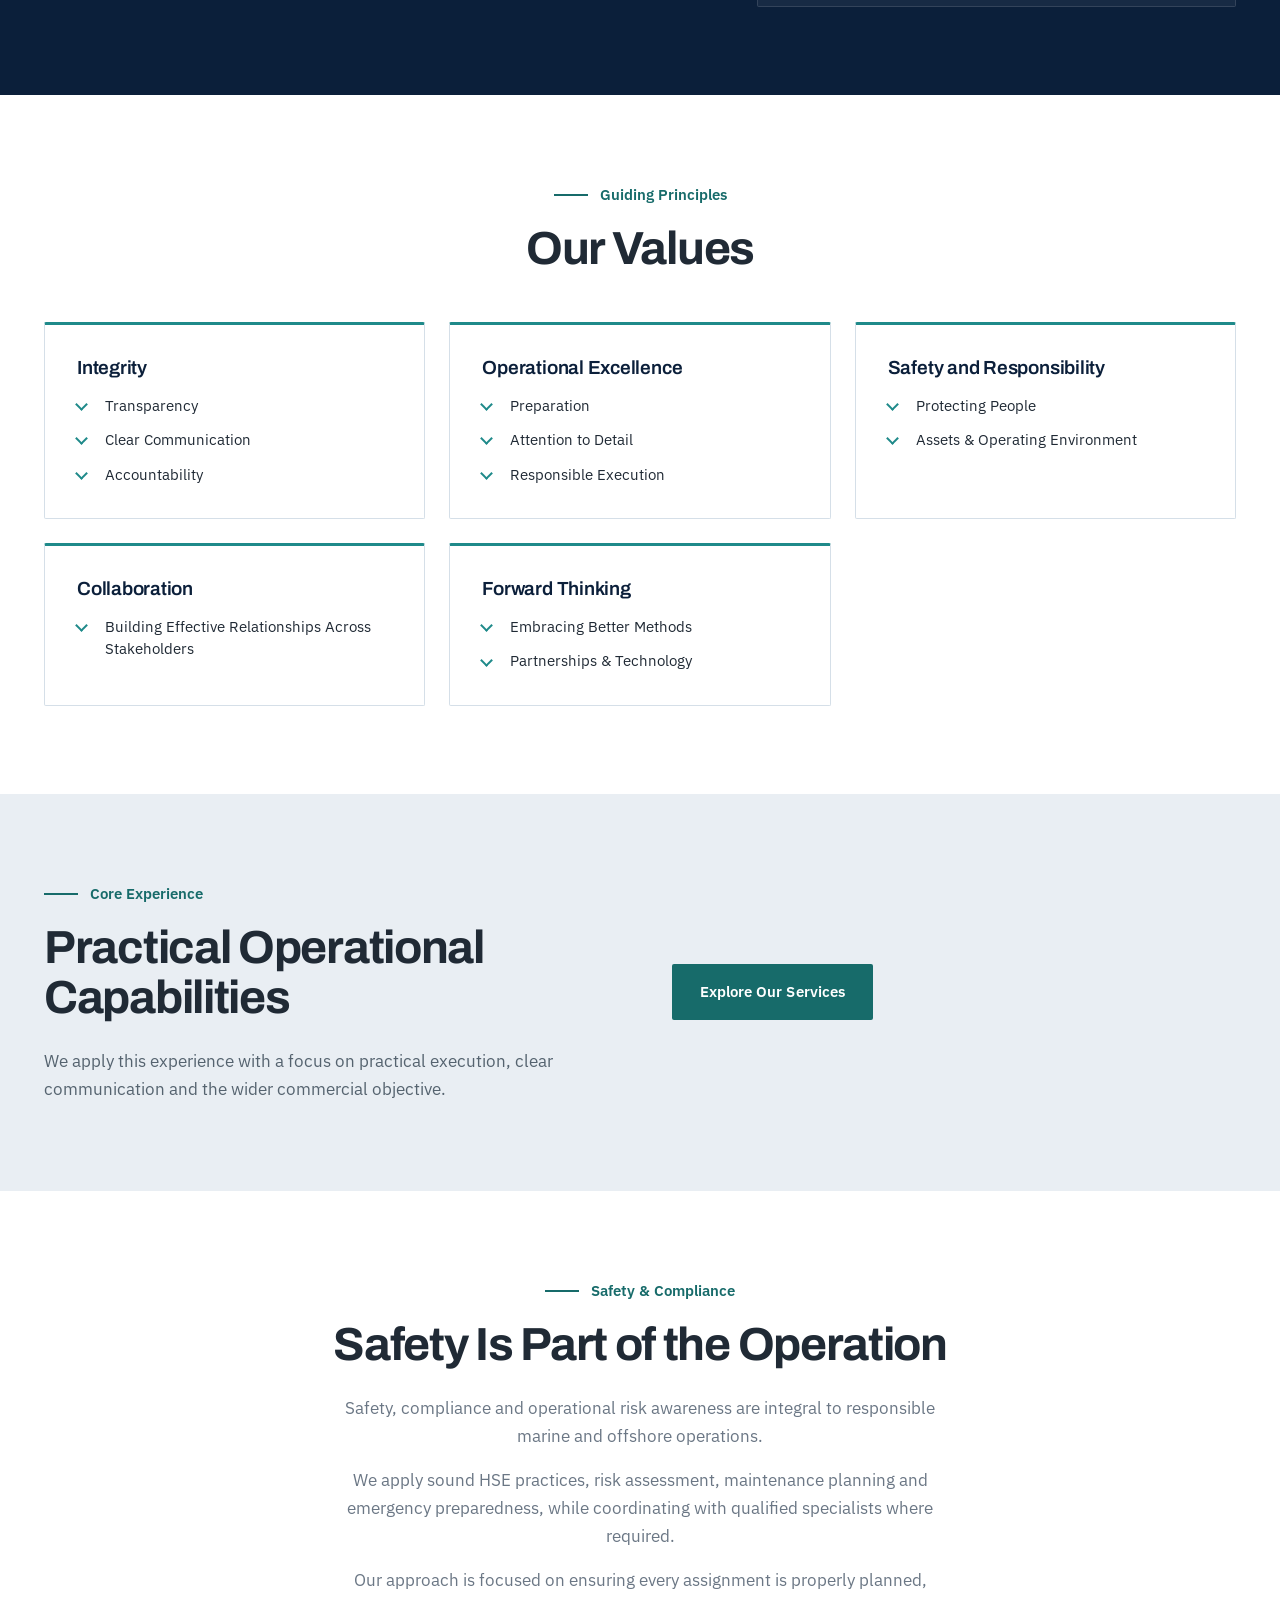
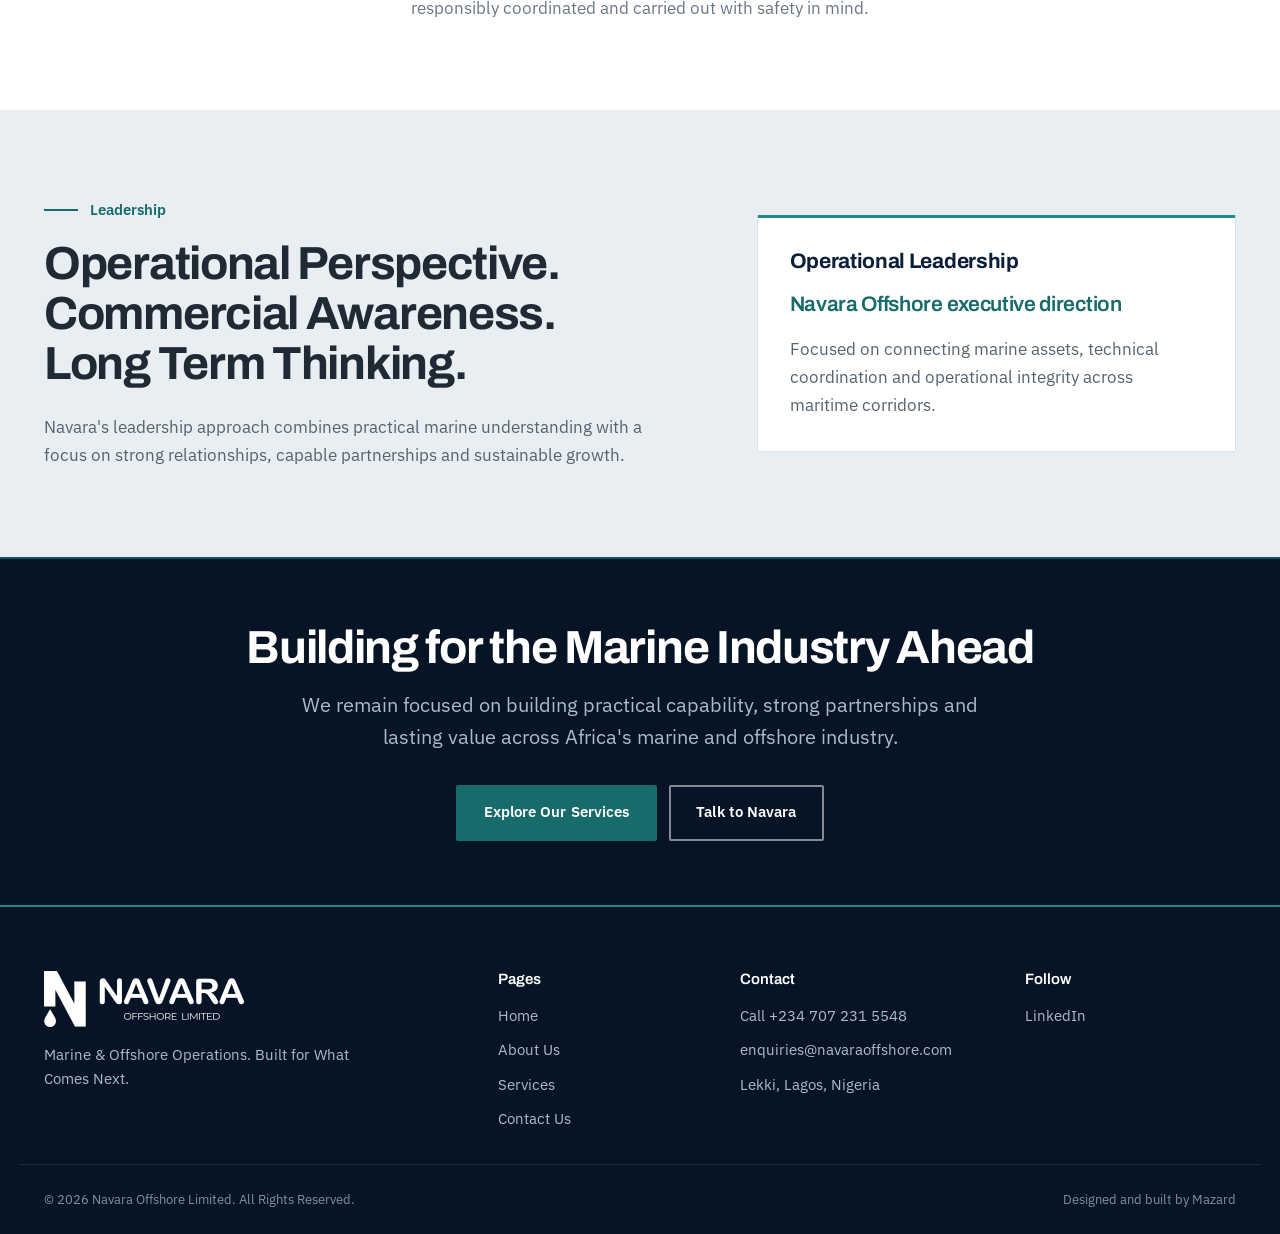
==== commit 032281fc: "updated website" ====
--- a/about.html
+++ b/about.html
@@ -7,7 +7,7 @@
   <meta name="description" content="Navara Offshore Limited is a Nigerian marine and offshore company built on operational understanding, commercial insight and maritime industry expertise.">
   <meta name="robots" content="index, follow, max-image-preview:large, max-snippet:-1, max-video-preview:-1">
 
-  <link rel="canonical" href="https://navaraoffshore.com/about.html">
+  <link rel="canonical" href="https://navaraoffshore.com/about">
 
   <link rel="icon" href="favicon.ico" sizes="any">
   <link rel="icon" type="image/png" sizes="32x32" href="images/favicon-32x32.png">
@@ -21,7 +21,7 @@
   <meta property="og:locale" content="en_GB">
   <meta property="og:title" content="About Navara Offshore | Marine &amp; Offshore Company, Nigeria">
   <meta property="og:description" content="Built around marine operations. Driven by what comes next.">
-  <meta property="og:url" content="https://navaraoffshore.com/about.html">
+  <meta property="og:url" content="https://navaraoffshore.com/about">
   <meta property="og:image" content="https://navaraoffshore.com/images/og-image.jpg">
   <meta property="og:image:alt" content="Navara Offshore Limited — marine and offshore operations">
   <meta property="og:image:width" content="1200">
@@ -38,6 +38,17 @@
 <body>
 
   <a class="skip-link" href="#main">Skip to content</a>
+
+  <!-- Shown only when the browser reports a language we can offer. An offer,
+       never a redirect: auto-redirecting on browser language hides the English
+       pages from crawlers and hijacks visitors who wanted the original. -->
+  <div class="langbar" id="langbar" hidden>
+    <div class="shell langbar__inner">
+      <p class="langbar__msg" id="langbar-msg"></p>
+      <a class="langbar__go" id="langbar-go" href="/" rel="nofollow noopener"></a>
+      <button class="langbar__close" id="langbar-close" type="button" aria-label="Dismiss"><svg viewBox="0 0 24 24" fill="none" stroke="currentColor" stroke-width="2" aria-hidden="true"><path d="M6 6l12 12M18 6L6 18"/></svg></button>
+    </div>
+  </div>
 
   <div class="topbar">
     <div class="shell topbar__inner">
@@ -56,10 +67,21 @@
         </span>
       </div>
       <div class="topbar__group">
-        <a class="topbar__item" href="https://wa.me/2347072315548" target="_blank" rel="noopener">
-          <svg viewBox="0 0 24 24" fill="currentColor" aria-hidden="true"><path d="M12.04 2.01a9.9 9.9 0 0 0-8.58 14.85L2 22l5.3-1.38A9.9 9.9 0 1 0 12.04 2zm0 18.13a8.2 8.2 0 0 1-4.19-1.15l-.3-.18-3.12.82.83-3.05-.2-.31a8.2 8.2 0 1 1 6.98 3.87zm4.52-6.14c-.25-.13-1.46-.72-1.69-.8-.22-.09-.39-.13-.55.12-.17.25-.63.8-.78.97-.14.16-.28.18-.53.06-.25-.13-1.05-.39-2-1.23a7.5 7.5 0 0 1-1.38-1.72c-.15-.25-.02-.38.11-.5.11-.12.25-.29.37-.44.13-.15.17-.25.25-.42.09-.17.05-.31-.02-.44-.06-.12-.55-1.34-.76-1.83-.2-.47-.4-.41-.55-.42h-.47c-.16 0-.42.06-.64.31-.22.25-.84.82-.84 2s.86 2.32.98 2.48c.12.17 1.7 2.6 4.12 3.64.58.25 1.03.4 1.38.51.58.19 1.11.16 1.53.1.46-.07 1.46-.6 1.66-1.18.21-.58.21-1.07.15-1.18-.06-.1-.23-.17-.48-.29z"/></svg>
-          WhatsApp
-        </a>
+        <details class="lang">
+          <summary class="lang__btn">
+            <svg viewBox="0 0 24 24" fill="none" stroke="currentColor" stroke-width="2" aria-hidden="true"><circle cx="12" cy="12" r="9"/><path d="M3 12h18"/><path d="M12 3c2.5 2.4 3.9 5.6 3.9 9s-1.4 6.6-3.9 9c-2.5-2.4-3.9-5.6-3.9-9S9.5 5.4 12 3z"/></svg>
+            <span class="sr-only">Language:</span>
+            <span class="lang__now">English</span>
+            <svg class="lang__caret" viewBox="0 0 24 24" fill="none" stroke="currentColor" stroke-width="2" aria-hidden="true"><path d="M6 9l6 6 6-6"/></svg>
+          </summary>
+          <div class="lang__menu">
+            <p class="lang__note">Machine translation by Google</p>
+            <a class="lang__opt is-current" href="/about" aria-current="true">English</a>
+            <a class="lang__opt" hreflang="fr" rel="nofollow noopener" href="https://navaraoffshore-com.translate.goog/about?_x_tr_sl=en&amp;_x_tr_tl=fr&amp;_x_tr_hl=fr">Français</a>
+            <a class="lang__opt" hreflang="pt" rel="nofollow noopener" href="https://navaraoffshore-com.translate.goog/about?_x_tr_sl=en&amp;_x_tr_tl=pt&amp;_x_tr_hl=pt">Português</a>
+            <a class="lang__opt" hreflang="es" rel="nofollow noopener" href="https://navaraoffshore-com.translate.goog/about?_x_tr_sl=en&amp;_x_tr_tl=es&amp;_x_tr_hl=es">Español</a>
+          </div>
+        </details>
         <a href="https://www.linkedin.com/company/navara-offshore-ltd/" target="_blank" rel="noopener">LinkedIn</a>
       </div>
     </div>
@@ -67,21 +89,21 @@
 
   <header class="masthead">
     <div class="shell masthead__inner">
-      <a class="brand" href="index.html" aria-label="Navara Offshore Limited — home">
+      <a class="brand" href="/" aria-label="Navara Offshore Limited — home">
         <img class="brand__lockup" src="images/logo-lockup-navy.png"
              alt="Navara Offshore Limited" width="800" height="224">
       </a>
 
       <nav class="nav" id="primary-nav" aria-label="Primary">
-        <a class="nav__link" href="index.html">Home</a>
-        <a class="nav__link" href="about.html" aria-current="page">About us</a>
-        <a class="nav__link" href="services.html">Services</a>
-        <a class="nav__link" href="contact.html">Contact us</a>
-        <div class="nav__cta"><a class="btn btn--solid btn--block" href="contact.html">Start an enquiry</a></div>
+        <a class="nav__link" href="/">Home</a>
+        <a class="nav__link" href="/about" aria-current="page">About Us</a>
+        <a class="nav__link" href="/services">Services</a>
+        <a class="nav__link" href="/contact">Contact Us</a>
+        <div class="nav__cta"><a class="btn btn--solid btn--block" href="/contact">Start an Enquiry</a></div>
       </nav>
 
       <div class="masthead__cta">
-        <a class="btn btn--solid" href="contact.html">Start an enquiry</a>
+        <a class="btn btn--solid" href="/contact">Start an Enquiry</a>
       </div>
 
       <button class="burger" type="button" aria-expanded="false" aria-controls="primary-nav" aria-label="Open menu">
@@ -100,11 +122,11 @@
       <div class="shell">
         <div class="pagehead__inner">
           <ul class="crumbs">
-            <li><a href="index.html">Home</a></li>
-            <li>About us</li>
+            <li><a href="/">Home</a></li>
+            <li>About Us</li>
           </ul>
           <p class="label">About Navara</p>
-          <h1 class="t-h1">Built Around Marine Operations. Driven By What Comes Next.</h1>
+          <h1 class="t-h1">Built Around Marine Operations. Driven by What Comes Next.</h1>
           <p class="lede">Navara Offshore is built on a practical understanding of marine operations and a forward-looking view of where the industry is going.</p>
         </div>
       </div>
@@ -144,7 +166,7 @@
         </div>
         <div>
           <p class="label">Perspective</p>
-          <h2 class="t-h1">Marine Expertise With A Wider Perspective</h2>
+          <h2 class="t-h1">Marine Expertise With a Wider Perspective</h2>
           <div class="prose mt-5">
             <p>Navara Offshore is a marine and offshore company providing services across vessel operations, fleet management, chartering, offshore logistics, procurement, technical support and maritime technology.</p>
             <p>We understand that effective marine operations depend on people, planning, maintenance, logistics, suppliers, ports, regulations, technology and commercial decisions working together. That wider perspective informs how we support our clients.</p>
@@ -158,7 +180,7 @@
       <div class="shell">
         <div class="head head--center">
           <p class="label label--center">Our Approach</p>
-          <h2 class="t-h1">We Look Beyond The Vessel</h2>
+          <h2 class="t-h1">We Look Beyond the Vessel</h2>
           <p class="lede">Before supporting an assignment, we consider the operating environment, the client's requirements and the resources needed to deliver effectively.</p>
           <p class="lede">Our approach connects operational, commercial and technical considerations to support better outcomes.</p>
         </div>
@@ -178,27 +200,27 @@
           <article class="svc">
             <h3 class="t-h3">Marine Operations</h3>
             <p>Fleet management, vessel management and chartering support designed around the operational and commercial requirements of marine assets.</p>
-            <a class="tlink" href="services.html" aria-label="View services: marine operations">View services</a>
+            <a class="tlink" href="/services" aria-label="View services: marine operations">View services</a>
           </article>
           <article class="svc">
             <h3 class="t-h3">Offshore &amp; Logistics</h3>
             <p>Offshore logistics, marine transportation and operational coordination supporting activities across marine-dependent industries.</p>
-            <a class="tlink" href="services.html" aria-label="View services: offshore and logistics">View services</a>
+            <a class="tlink" href="/services" aria-label="View services: offshore and logistics">View services</a>
           </article>
           <article class="svc">
             <h3 class="t-h3">Supply &amp; Procurement</h3>
             <p>Sourcing and procurement of marine, offshore and industrial equipment, materials and services.</p>
-            <a class="tlink" href="services.html" aria-label="View services: supply and procurement">View services</a>
+            <a class="tlink" href="/services" aria-label="View services: supply and procurement">View services</a>
           </article>
           <article class="svc">
             <h3 class="t-h3">Technical Support</h3>
             <p>Coordination of repairs, maintenance, dry-docking and specialist marine requirements through qualified technical providers and partners.</p>
-            <a class="tlink" href="services.html" aria-label="View services: technical support">View services</a>
+            <a class="tlink" href="/services" aria-label="View services: technical support">View services</a>
           </article>
           <article class="svc">
             <h3 class="t-h3">Maritime Technology</h3>
             <p>Technology-enabled approaches to maritime awareness, security and operational visibility.</p>
-            <a class="tlink" href="services.html" aria-label="View services: maritime technology">View services</a>
+            <a class="tlink" href="/services" aria-label="View services: maritime technology">View services</a>
           </article>
         </div>
       </div>
@@ -234,7 +256,7 @@
       <div class="shell">
         <div class="head head--center">
           <p class="label label--center">Guiding Principles</p>
-          <h2 class="t-h1">Our values</h2>
+          <h2 class="t-h1">Our Values</h2>
         </div>
 
         <div class="grid">
@@ -242,7 +264,7 @@
             <h3 class="t-h4">Integrity</h3>
             <ul class="checks mt-4">
               <li>Transparency</li>
-              <li>Clear communication</li>
+              <li>Clear Communication</li>
               <li>Accountability</li>
             </ul>
           </div>
@@ -250,28 +272,28 @@
             <h3 class="t-h4">Operational Excellence</h3>
             <ul class="checks mt-4">
               <li>Preparation</li>
-              <li>Attention to detail</li>
-              <li>Responsible execution</li>
+              <li>Attention to Detail</li>
+              <li>Responsible Execution</li>
             </ul>
           </div>
           <div class="panel">
             <h3 class="t-h4">Safety and Responsibility</h3>
             <ul class="checks mt-4">
-              <li>Protecting people</li>
-              <li>Assets &amp; Operating environment</li>
+              <li>Protecting People</li>
+              <li>Assets &amp; Operating Environment</li>
             </ul>
           </div>
           <div class="panel">
             <h3 class="t-h4">Collaboration</h3>
             <ul class="checks mt-4">
-              <li>Building effective relationships across stakeholders</li>
+              <li>Building Effective Relationships Across Stakeholders</li>
             </ul>
           </div>
           <div class="panel">
             <h3 class="t-h4">Forward Thinking</h3>
             <ul class="checks mt-4">
-              <li>Embracing better methods</li>
-              <li>Partnerships &amp; technology</li>
+              <li>Embracing Better Methods</li>
+              <li>Partnerships &amp; Technology</li>
             </ul>
           </div>
         </div>
@@ -283,13 +305,13 @@
       <div class="shell split split--even">
         <div>
           <p class="label">Core Experience</p>
-          <h2 class="t-h1">Practical operational capabilities</h2>
+          <h2 class="t-h1">Practical Operational Capabilities</h2>
           <div class="prose mt-5">
             <p>We apply this experience with a focus on practical execution, clear communication and the wider commercial objective.</p>
           </div>
         </div>
         <div class="btns">
-          <a class="btn btn--solid" href="services.html">Explore our services</a>
+          <a class="btn btn--solid" href="/services">Explore Our Services</a>
         </div>
       </div>
     </section>
@@ -298,7 +320,7 @@
     <section class="band">
       <div class="shell center">
         <p class="label label--center">Safety &amp; Compliance</p>
-        <h2 class="t-h1">Safety is part of the operation</h2>
+        <h2 class="t-h1">Safety Is Part of the Operation</h2>
         <div class="prose mt-5">
           <p>Safety, compliance and operational risk awareness are integral to responsible marine and offshore operations.</p>
           <p>We apply sound HSE practices, risk assessment, maintenance planning and emergency preparedness, while coordinating with qualified specialists where required.</p>
@@ -312,13 +334,13 @@
       <div class="shell split split--text-lead">
         <div>
           <p class="label">Leadership</p>
-          <h2 class="t-h1">Operational perspective. Commercial awareness. Long term thinking.</h2>
+          <h2 class="t-h1">Operational Perspective. Commercial Awareness. Long Term Thinking.</h2>
           <div class="prose mt-5">
             <p>Navara's leadership approach combines practical marine understanding with a focus on strong relationships, capable partnerships and sustainable growth.</p>
           </div>
         </div>
         <div class="panel">
-          <h3 class="t-h3">Operational leadership</h3>
+          <h3 class="t-h3">Operational Leadership</h3>
           <p class="pull mt-4">Navara Offshore executive direction</p>
           <div class="prose mt-4">
             <p>Focused on connecting marine assets, technical coordination and operational integrity across maritime corridors.</p>
@@ -333,8 +355,8 @@
         <h2 class="t-h1">Building for the Marine Industry Ahead</h2>
         <p class="lede mt-4">We remain focused on building practical capability, strong partnerships and lasting value across Africa's marine and offshore industry.</p>
         <div class="btns btns--center mt-6">
-          <a class="btn btn--solid" href="services.html">Explore Our Services</a>
-          <a class="btn btn--line-light" href="contact.html">Talk to Navara</a>
+          <a class="btn btn--solid" href="/services">Explore Our Services</a>
+          <a class="btn btn--line-light" href="/contact">Talk to Navara</a>
         </div>
       </div>
     </section>
@@ -344,7 +366,7 @@
   <footer class="footer">
     <div class="shell footer__top">
       <div>
-        <a class="footer__brand" href="index.html" aria-label="Navara Offshore Limited — home">
+        <a class="footer__brand" href="/" aria-label="Navara Offshore Limited — home">
           <img src="images/logo-lockup-white.png"
                alt="Navara Offshore Limited" width="800" height="224">
         </a>
@@ -353,17 +375,16 @@
       <div>
         <h3>Pages</h3>
         <ul>
-          <li><a href="index.html">Home</a></li>
-          <li><a href="about.html">About us</a></li>
-          <li><a href="services.html">Services</a></li>
-          <li><a href="contact.html">Contact us</a></li>
+          <li><a href="/">Home</a></li>
+          <li><a href="/about">About Us</a></li>
+          <li><a href="/services">Services</a></li>
+          <li><a href="/contact">Contact Us</a></li>
         </ul>
       </div>
       <div>
         <h3>Contact</h3>
         <ul>
           <li><a href="tel:+2347072315548">Call +234 707 231 5548</a></li>
-          <li><a href="https://wa.me/2347072315548" target="_blank" rel="noopener">WhatsApp +234 707 231 5548</a></li>
           <li><a href="mailto:enquiries@navaraoffshore.com">enquiries@navaraoffshore.com</a></li>
           <li>Lekki, Lagos, Nigeria</li>
         </ul>
@@ -438,20 +459,6 @@
             "contactType": "sales",
             "telephone": "+234-707-231-5548",
             "email": "enquiries@navaraoffshore.com",
-            "contactOption": "TollFree",
-            "availableLanguage": [
-              "English"
-            ],
-            "areaServed": [
-              "NG",
-              "Africa"
-            ]
-          },
-          {
-            "@type": "ContactPoint",
-            "contactType": "customer support",
-            "telephone": "+234-707-231-5548",
-            "url": "https://wa.me/2347072315548",
             "availableLanguage": [
               "English"
             ],
@@ -480,8 +487,8 @@
           "WebPage",
           "AboutPage"
         ],
-        "@id": "https://navaraoffshore.com/about.html#webpage",
-        "url": "https://navaraoffshore.com/about.html",
+        "@id": "https://navaraoffshore.com/about#webpage",
+        "url": "https://navaraoffshore.com/about",
         "name": "About Navara Offshore | Marine & Offshore Company, Nigeria",
         "description": "A Nigerian marine and offshore company built on operational understanding, commercial insight and maritime industry expertise.",
         "isPartOf": {
@@ -492,12 +499,12 @@
         },
         "inLanguage": "en",
         "breadcrumb": {
-          "@id": "https://navaraoffshore.com/about.html#breadcrumb"
+          "@id": "https://navaraoffshore.com/about#breadcrumb"
         }
       },
       {
         "@type": "BreadcrumbList",
-        "@id": "https://navaraoffshore.com/about.html#breadcrumb",
+        "@id": "https://navaraoffshore.com/about#breadcrumb",
         "itemListElement": [
           {
             "@type": "ListItem",
@@ -508,8 +515,8 @@
           {
             "@type": "ListItem",
             "position": 2,
-            "name": "About us",
-            "item": "https://navaraoffshore.com/about.html"
+            "name": "About Us",
+            "item": "https://navaraoffshore.com/about"
           }
         ]
       }
--- a/style.css
+++ b/style.css
@@ -381,6 +381,111 @@
 .topbar a:hover { color: var(--beacon); }
 .topbar__item { display: inline-flex; align-items: center; gap: 0.45rem; }
 .topbar__item svg { width: 14px; height: 14px; flex: none; opacity: 0.8; }
+
+/* Language switcher.
+   Built on <details>/<summary> so it opens, closes and takes keyboard focus
+   with no script at all; main.js only adds close-on-outside-click and Escape.
+   The panel is light-on-white while the bar around it is dark, so the colour
+   rules below are scoped with .topbar to outrank `.topbar a`. */
+.lang { position: relative; }
+
+.lang__btn {
+  display: inline-flex;
+  align-items: center;
+  gap: 0.4rem;
+  list-style: none;          /* Firefox marker */
+  cursor: pointer;
+  transition: color 0.2s var(--ease);
+}
+.lang__btn::-webkit-details-marker { display: none; }
+.lang__btn svg { width: 14px; height: 14px; flex: none; opacity: 0.8; }
+.lang__now { font-weight: 500; letter-spacing: 0.01em; }
+.lang__btn:hover,
+.lang[open] > .lang__btn { color: var(--beacon); }
+.lang__caret { transition: transform 0.2s var(--ease); }
+.lang[open] .lang__caret { transform: rotate(180deg); }
+
+.lang__menu {
+  position: absolute;
+  z-index: 120;              /* above the sticky masthead, which sits at 100 */
+  top: calc(100% + 0.65rem);
+  right: 0;
+  min-width: 12.5rem;
+  padding-block: var(--s-2) var(--s-1);
+  border: 1px solid var(--mist-dk);
+  border-top: 2px solid var(--teal);
+  border-radius: var(--edge);
+  background: var(--white);
+  box-shadow: 0 14px 34px rgba(6, 20, 38, 0.26);
+}
+.lang__note {
+  margin: 0;
+  padding: 0 var(--s-4) var(--s-2);
+  font-size: 0.6875rem;
+  line-height: 1.4;
+  color: var(--slate);
+}
+.topbar .lang__opt {
+  display: block;
+  padding: 0.45rem var(--s-4);
+  color: var(--ink);
+  transition: background 0.15s var(--ease), color 0.15s var(--ease);
+}
+.topbar .lang__opt:hover { background: var(--mist); color: var(--teal-ink); }
+.topbar .lang__opt.is-current { color: var(--teal-ink); font-weight: 600; }
+.lang__opt.is-current::after { content: " \2713"; }
+
+/* Under ~520px the topbar wraps: the panel would run off the right edge, and
+   the globe plus caret carry the meaning on their own, so the language name
+   drops out rather than forcing another line. */
+@media (max-width: 520px) {
+  .lang__menu { right: auto; left: 0; }
+  .lang__now { display: none; }
+}
+
+/* Browser-language offer bar.
+   An offer, never an automatic redirect: redirecting on Accept-Language
+   leaves the English pages uncrawled (Googlebot sends none) and hijacks
+   readers who came for the original. Hidden until main.js finds a match. */
+.langbar {
+  background: var(--teal-ink);
+  color: var(--white);
+  font-size: var(--t-sm);
+}
+.langbar[hidden] { display: none; }
+.langbar__inner {
+  display: flex;
+  flex-wrap: wrap;
+  align-items: center;
+  gap: var(--s-2) var(--s-4);
+  padding-block: 0.7rem;
+}
+.langbar__msg { margin: 0; flex: 1 1 16rem; }
+.langbar__go {
+  flex: none;
+  padding: 0.3rem 0.85rem;
+  border: 1px solid rgba(255, 255, 255, 0.6);
+  border-radius: var(--edge);
+  color: var(--white);
+  font-weight: 600;
+  transition: background 0.2s var(--ease), border-color 0.2s var(--ease);
+}
+.langbar__go:hover { background: rgba(255, 255, 255, 0.16); border-color: var(--white); }
+.langbar__close {
+  flex: none;
+  display: grid;
+  place-items: center;
+  width: 1.75rem; height: 1.75rem;
+  padding: 0;
+  border: 0;
+  border-radius: var(--edge);
+  background: none;
+  color: inherit;
+  cursor: pointer;
+  transition: background 0.2s var(--ease);
+}
+.langbar__close:hover { background: rgba(255, 255, 255, 0.18); }
+.langbar__close svg { width: 15px; height: 15px; }
 
 .masthead {
   position: sticky;
@@ -807,6 +912,16 @@
 .slider { position: relative; }
 .slider__track { position: absolute; inset: 0; }
 
+/* Full-width variant: the section spans the page instead of sharing a row
+   with a text column. The frame itself stays portrait and centres, because
+   every source photograph is portrait — a landscape crop of these cuts the
+   nozzle rim, the flange body, the valve handwheel and the technician's
+   head. Capped so it reads as a deliberate centred plate. */
+.slider--full {
+  width: min(100%, 34rem);
+  margin-inline: auto;
+}
+
 .slider__slide {
   position: absolute;
   inset: 0;
